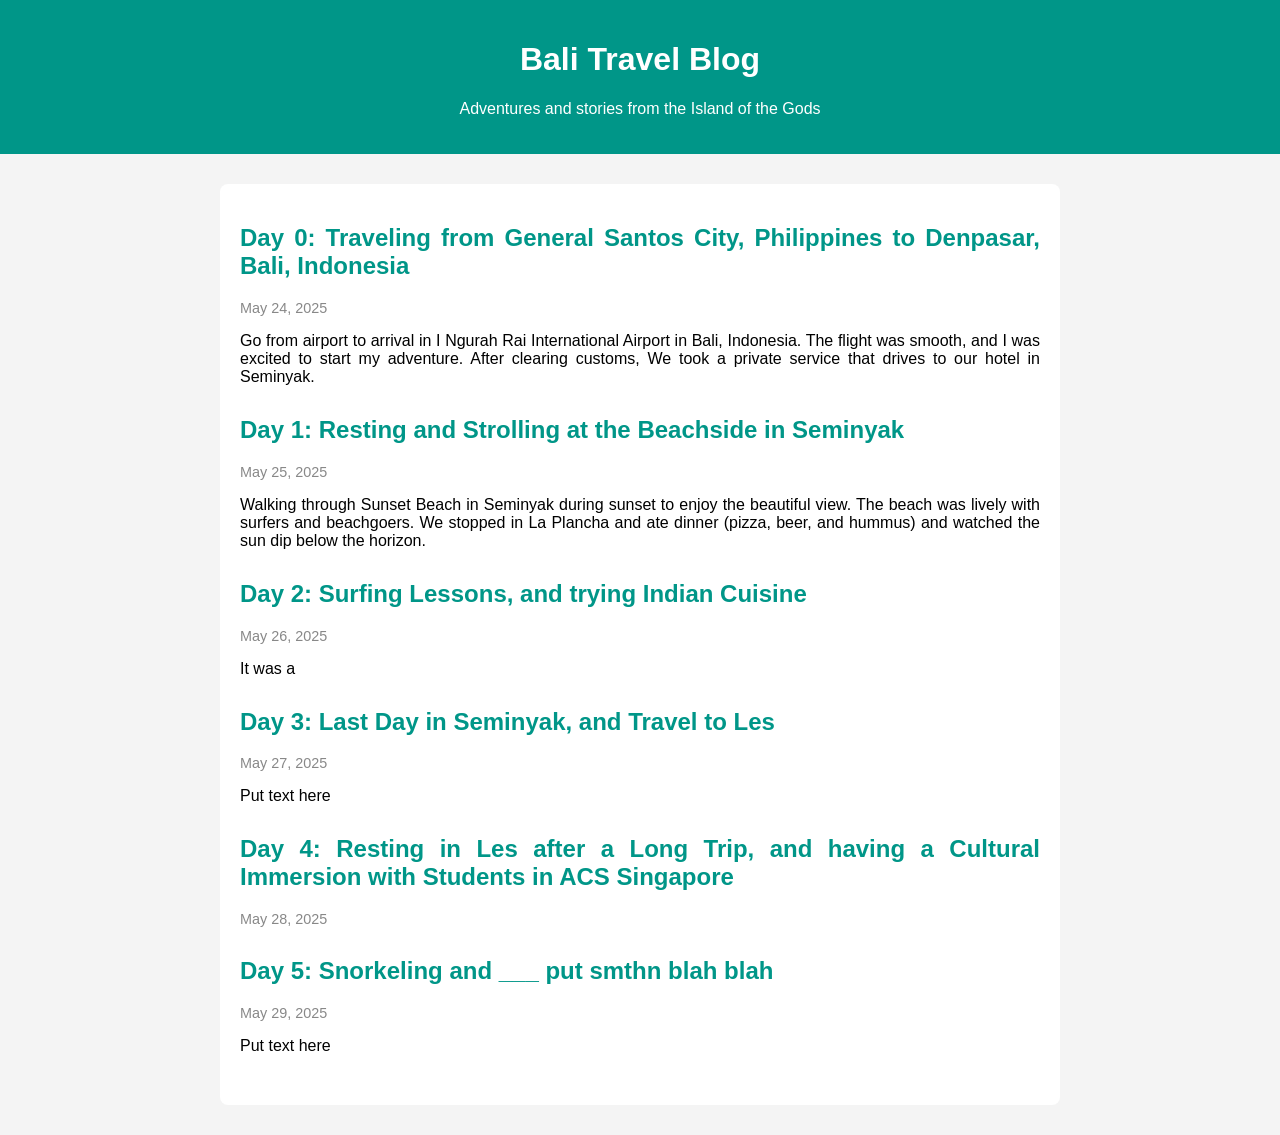
==== bali site temp.html @ c36545e6 "Create bali site temp.html" ====
<!DOCTYPE html>
<html>
<head>
    <meta charset="UTF-8" />
    <!-- The title appears in the browser tab -->
    <title>Bali Travel Blog</title>
    <!-- Basic styling for the blog -->
    <style>
        body {
            font-family: Arial, sans-serif;
            margin: 0;
            background: #f4f4f4;
        }
        header {
            background: #009688;
            color: #fff;
            padding: 20px 0;
            text-align: center;
        }
        .container {
            max-width: 800px;
            margin: 30px auto;
            background: #fff;
            padding: 20px;
            border-radius: 8px;
        }
        article {
            margin-bottom: 30px;
            text-align: justify;
            text-indent: 5;
        }
        h2 {
            color: #009688;
            /* text-align: center; */
        }
        .date {
            color: #888;
            font-size: 0.9em;
        }
    </style>
</head>
<body>
    <!-- Header section with blog title -->
    <header>
        <h1>Bali Travel Blog</h1>
        <p>Adventures and stories from the Island of the Gods</p>
    </header>

    <!-- Main content container -->
    <div class="container">
        <!-- Blog post 1 -->
        <article>
            <h2>Day 0: Traveling from General Santos City, Philippines to Denpasar, Bali, Indonesia</h2>
            <p class="date">May 24, 2025</p>
            <p>
                Go from airport to arrival in I Ngurah Rai International Airport in Bali, Indonesia. The flight was smooth, and I was excited to start my adventure. After clearing customs, We took a private service that drives to our hotel in Seminyak.
            </p>

        </article>

        <!-- Blog post 2 -->
        <article>
            <h2>Day 1: Resting and Strolling at the Beachside in Seminyak</h2>
            <p class="date">May 25, 2025</p>
            <p>
                Walking through Sunset Beach in Seminyak during sunset to enjoy the beautiful view. The beach was lively with surfers and beachgoers. We stopped in La Plancha and ate dinner (pizza, beer, and hummus) and watched the sun dip below the horizon.
            </p>
        </article>

        <!-- Blog post 3 -->
          <article>
            <h2>Day 2: Surfing Lessons, and trying Indian Cuisine</h2>
            <p class="date">May 26, 2025</p>
            <p>
               It was a 
            </p>
        </article>

        <!-- Blog post 4 -->
        <article>
            <h2>Day 3: Last Day in Seminyak, and Travel to Les</h2>
            <p class="date">May 27, 2025</p>
            <p>
                Put text here
            </p>
        </article>

        <!-- Blog post 5 -->
        <article>
            <h2>Day 4: Resting in Les after a Long Trip, and having a Cultural Immersion with Students in ACS Singapore</h2>
            <p class="date">May 28, 2025</p>
            <p>
                 
            </p>
        </article>

        <!-- Blog post 6 -->
        <article>
            <h2>Day 5: Snorkeling and ___ put smthn blah blah</h2>
            <p class="date">May 29, 2025</p>
            <p>
                Put text here
            </p>
    </div>
    <!-- End of main content -->
</body>
</html>
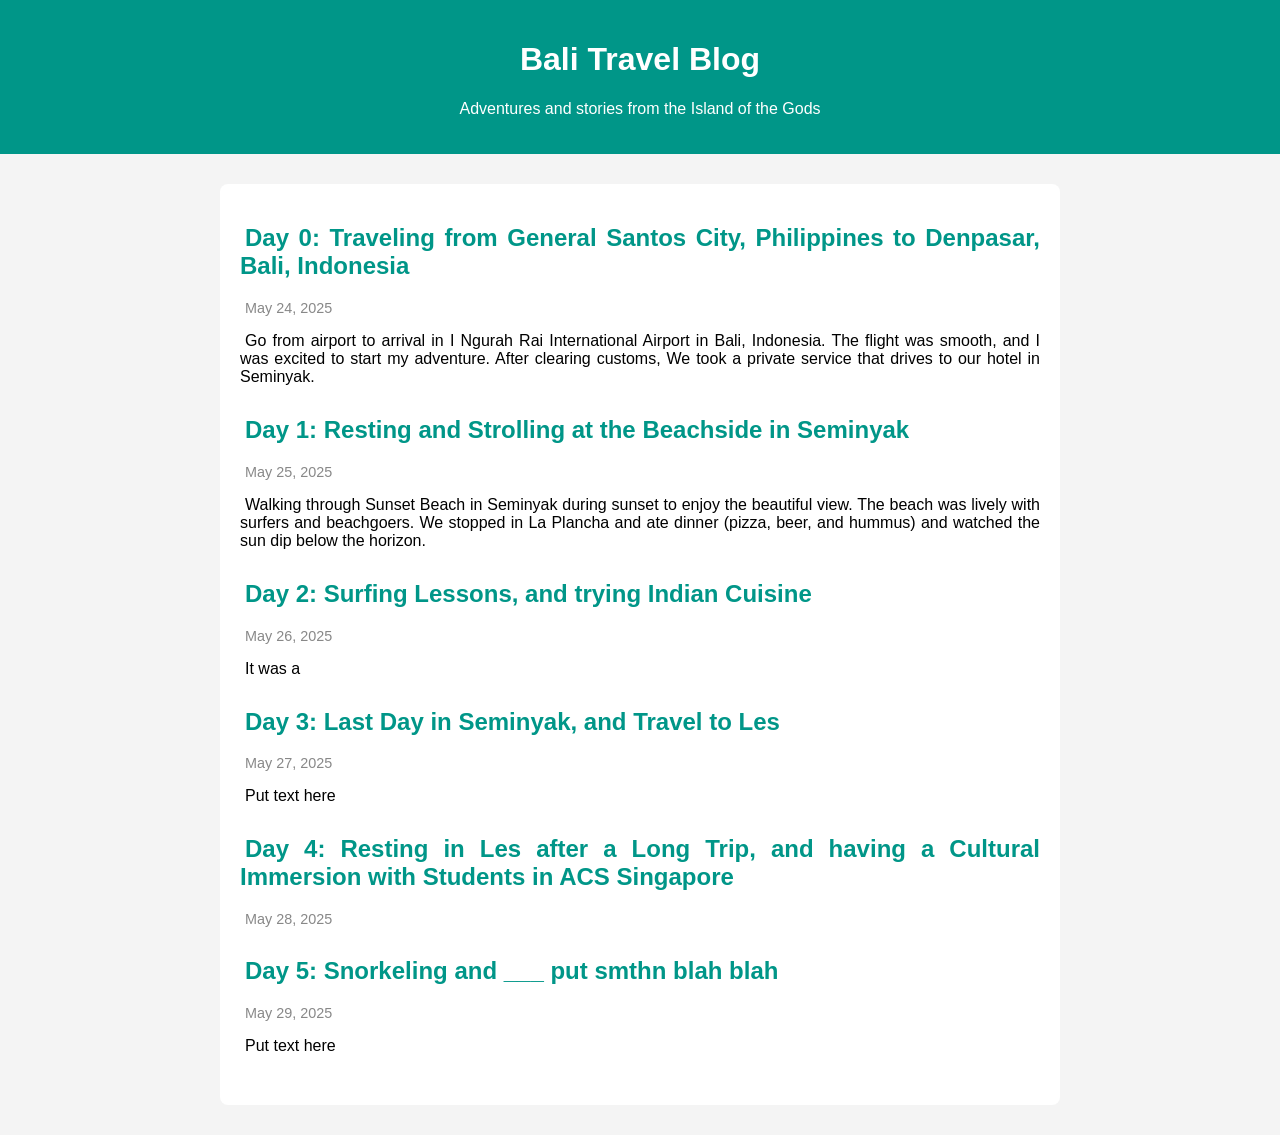
==== commit 0c82765f: "a lot of changes, added separate css file and linked to html" ====
--- a/bali site temp.html
+++ b/bali site temp.html
@@ -4,40 +4,9 @@
     <meta charset="UTF-8" />
     <!-- The title appears in the browser tab -->
     <title>Bali Travel Blog</title>
-    <!-- Basic styling for the blog -->
-    <style>
-        body {
-            font-family: Arial, sans-serif;
-            margin: 0;
-            background: #f4f4f4;
-        }
-        header {
-            background: #009688;
-            color: #fff;
-            padding: 20px 0;
-            text-align: center;
-        }
-        .container {
-            max-width: 800px;
-            margin: 30px auto;
-            background: #fff;
-            padding: 20px;
-            border-radius: 8px;
-        }
-        article {
-            margin-bottom: 30px;
-            text-align: justify;
-            text-indent: 5;
-        }
-        h2 {
-            color: #009688;
-            /* text-align: center; */
-        }
-        .date {
-            color: #888;
-            font-size: 0.9em;
-        }
-    </style>
+    <link rel="stylesheet" href="baliblog.css">
+<head>
+</head>
 </head>
 <body>
     <!-- Header section with blog title -->
--- a/baliblog.css
+++ b/baliblog.css
@@ -0,0 +1,35 @@
+body {
+  font-family: Arial, sans-serif;
+  margin: 0;
+  background: #f4f4f4;
+}
+
+header {
+  background: #009688;
+  color: #fff;
+  padding: 20px 0;
+  text-align: center;
+}
+
+.container {
+  max-width: 800px;
+  margin: 30px auto;
+  background: #fff;
+  padding: 20px;
+  border-radius: 8px;
+}
+
+article {
+  margin-bottom: 30px;
+  text-align: justify;
+  text-indent: 5px;
+}
+
+h2 {
+  color: #009688;
+}
+
+.date {
+  color: #888;
+  font-size: 0.9em;
+}
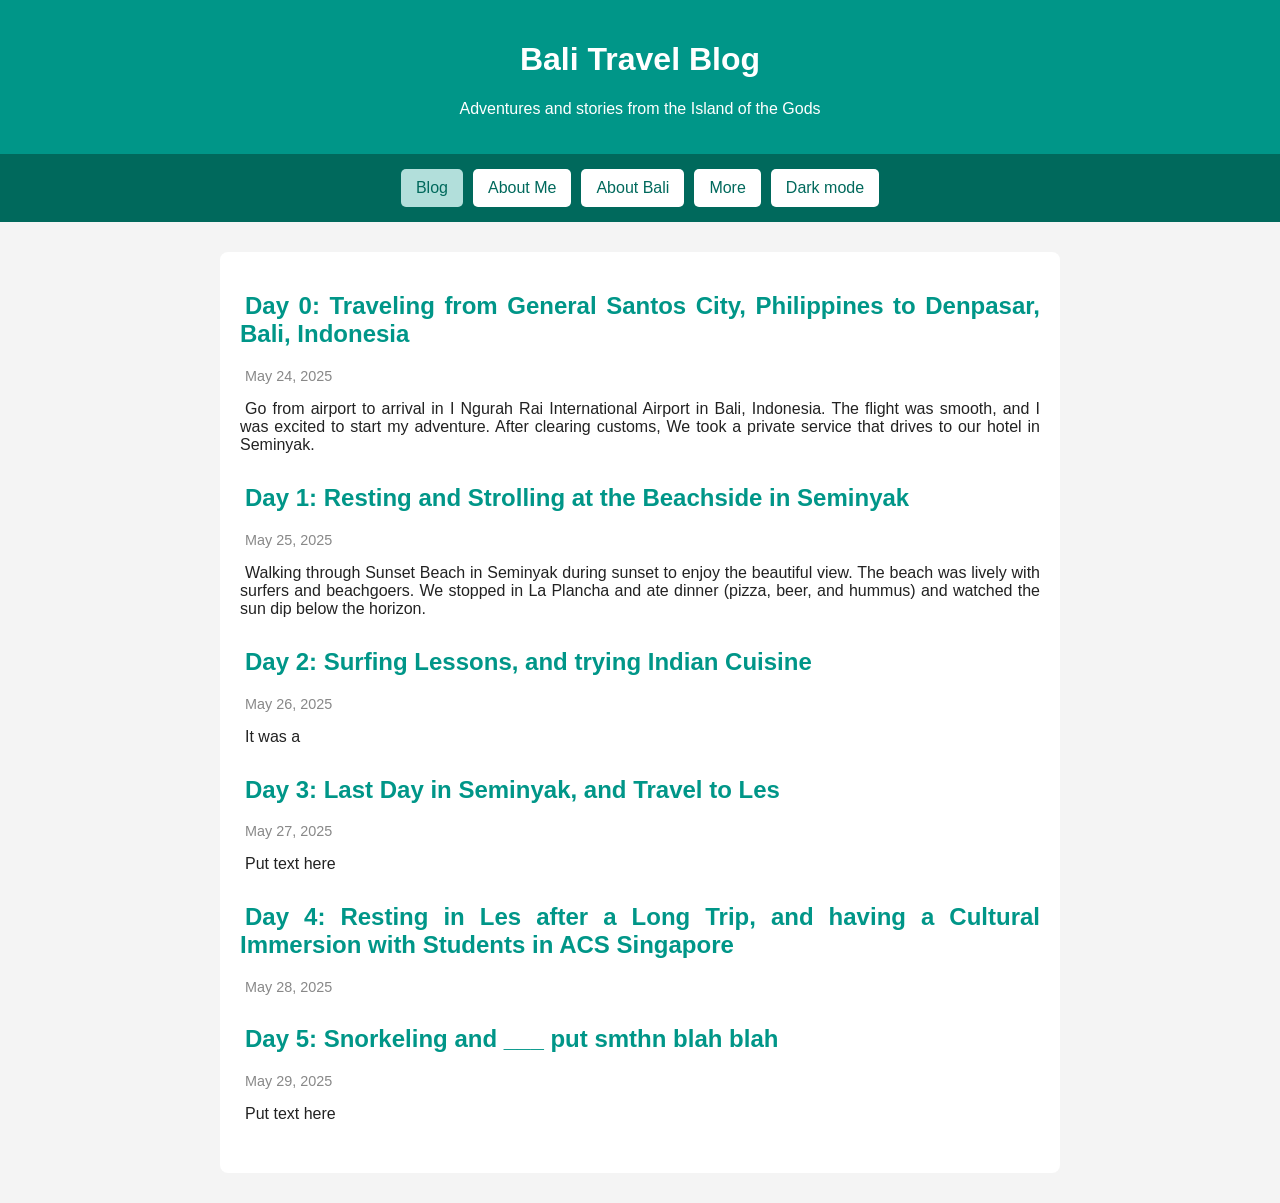
==== commit 07d3dc39: "added js, major change on css and html" ====
--- a/bali site temp.html
+++ b/bali site temp.html
@@ -5,8 +5,6 @@
     <!-- The title appears in the browser tab -->
     <title>Bali Travel Blog</title>
     <link rel="stylesheet" href="baliblog.css">
-<head>
-</head>
 </head>
 <body>
     <!-- Header section with blog title -->
@@ -15,17 +13,27 @@
         <p>Adventures and stories from the Island of the Gods</p>
     </header>
 
+    <nav class="menu" aria-label="Main menu">
+        <button class="menu-button active" data-section="blog">Blog</button>
+        <button class="menu-button" data-section="about-me">About Me</button>
+        <button class="menu-button" data-section="about-bali">About Bali</button>
+        <button class="menu-button" data-section="more">More</button>
+        <button id="theme-button" class="theme-button" type="button">Dark mode</button>
+    </nav>
+
     <!-- Main content container -->
     <div class="container">
-        <!-- Blog post 1 -->
-        <article>
+        <main>
+            <section id="blog" class="page-section">
+                <!-- Blog post 1 -->
+                <article>
             <h2>Day 0: Traveling from General Santos City, Philippines to Denpasar, Bali, Indonesia</h2>
             <p class="date">May 24, 2025</p>
             <p>
                 Go from airport to arrival in I Ngurah Rai International Airport in Bali, Indonesia. The flight was smooth, and I was excited to start my adventure. After clearing customs, We took a private service that drives to our hotel in Seminyak.
             </p>
 
-        </article>
+            </article>
 
         <!-- Blog post 2 -->
         <article>
@@ -34,7 +42,7 @@
             <p>
                 Walking through Sunset Beach in Seminyak during sunset to enjoy the beautiful view. The beach was lively with surfers and beachgoers. We stopped in La Plancha and ate dinner (pizza, beer, and hummus) and watched the sun dip below the horizon.
             </p>
-        </article>
+            </article>
 
         <!-- Blog post 3 -->
           <article>
@@ -43,7 +51,7 @@
             <p>
                It was a 
             </p>
-        </article>
+            </article>
 
         <!-- Blog post 4 -->
         <article>
@@ -52,7 +60,7 @@
             <p>
                 Put text here
             </p>
-        </article>
+            </article>
 
         <!-- Blog post 5 -->
         <article>
@@ -61,16 +69,35 @@
             <p>
                  
             </p>
-        </article>
+            </article>
 
-        <!-- Blog post 6 -->
-        <article>
-            <h2>Day 5: Snorkeling and ___ put smthn blah blah</h2>
-            <p class="date">May 29, 2025</p>
-            <p>
-                Put text here
-            </p>
+                <!-- Blog post 6 -->
+                <article>
+                    <h2>Day 5: Snorkeling and ___ put smthn blah blah</h2>
+                    <p class="date">May 29, 2025</p>
+                    <p>
+                        Put text here
+                    </p>
+                </article>
+            </section>
+
+            <section id="about-me" class="page-section hidden">
+                <h2>About Me</h2>
+                <p>Hello! I am John Bernal! I am a 4th Year Student of Bachelor of Science in Computer Applications, majoring in Internet of things!.</p>
+            </section>
+
+            <section id="about-bali" class="page-section hidden">
+                <h2>About Bali</h2>
+                <p>Bali is an Indonesian island known for its beaches, temples, food, art, and welcoming communities.</p>
+            </section>
+
+            <section id="more" class="page-section hidden">
+                <h2>More</h2>
+                <p>More travel stories, photographs, and recommendations will be added here.</p>
+            </section>
+        </main>
     </div>
     <!-- End of main content -->
+    <script src="script.js"></script>
 </body>
 </html>
--- a/baliblog.css
+++ b/baliblog.css
@@ -2,6 +2,8 @@
   font-family: Arial, sans-serif;
   margin: 0;
   background: #f4f4f4;
+  color: #222;
+  transition: background 0.3s, color 0.3s;
 }
 
 header {
@@ -11,12 +13,42 @@
   text-align: center;
 }
 
+.menu {
+  display: flex;
+  justify-content: center;
+  gap: 10px;
+  flex-wrap: wrap;
+  padding: 15px;
+  background: #00695c;
+}
+
+.menu-button,
+.theme-button {
+  border: 0;
+  border-radius: 5px;
+  padding: 10px 15px;
+  background: #fff;
+  color: #00695c;
+  cursor: pointer;
+  font-size: 1rem;
+}
+
+.menu-button:hover,
+.menu-button.active,
+.theme-button:hover {
+  background: #b2dfdb;
+}
+
 .container {
   max-width: 800px;
   margin: 30px auto;
   background: #fff;
   padding: 20px;
   border-radius: 8px;
+}
+
+.hidden {
+  display: none;
 }
 
 article {
@@ -32,4 +64,28 @@
 .date {
   color: #888;
   font-size: 0.9em;
+}
+
+body.dark-mode {
+  background: #202124;
+  color: #f1f1f1;
+}
+
+body.dark-mode .container {
+  background: #303134;
+}
+
+body.dark-mode h2 {
+  color: #80cbc4;
+}
+
+@media (max-width: 600px) {
+  .container {
+    margin: 15px;
+  }
+
+  .menu-button,
+  .theme-button {
+    flex: 1 1 40%;
+  }
 }
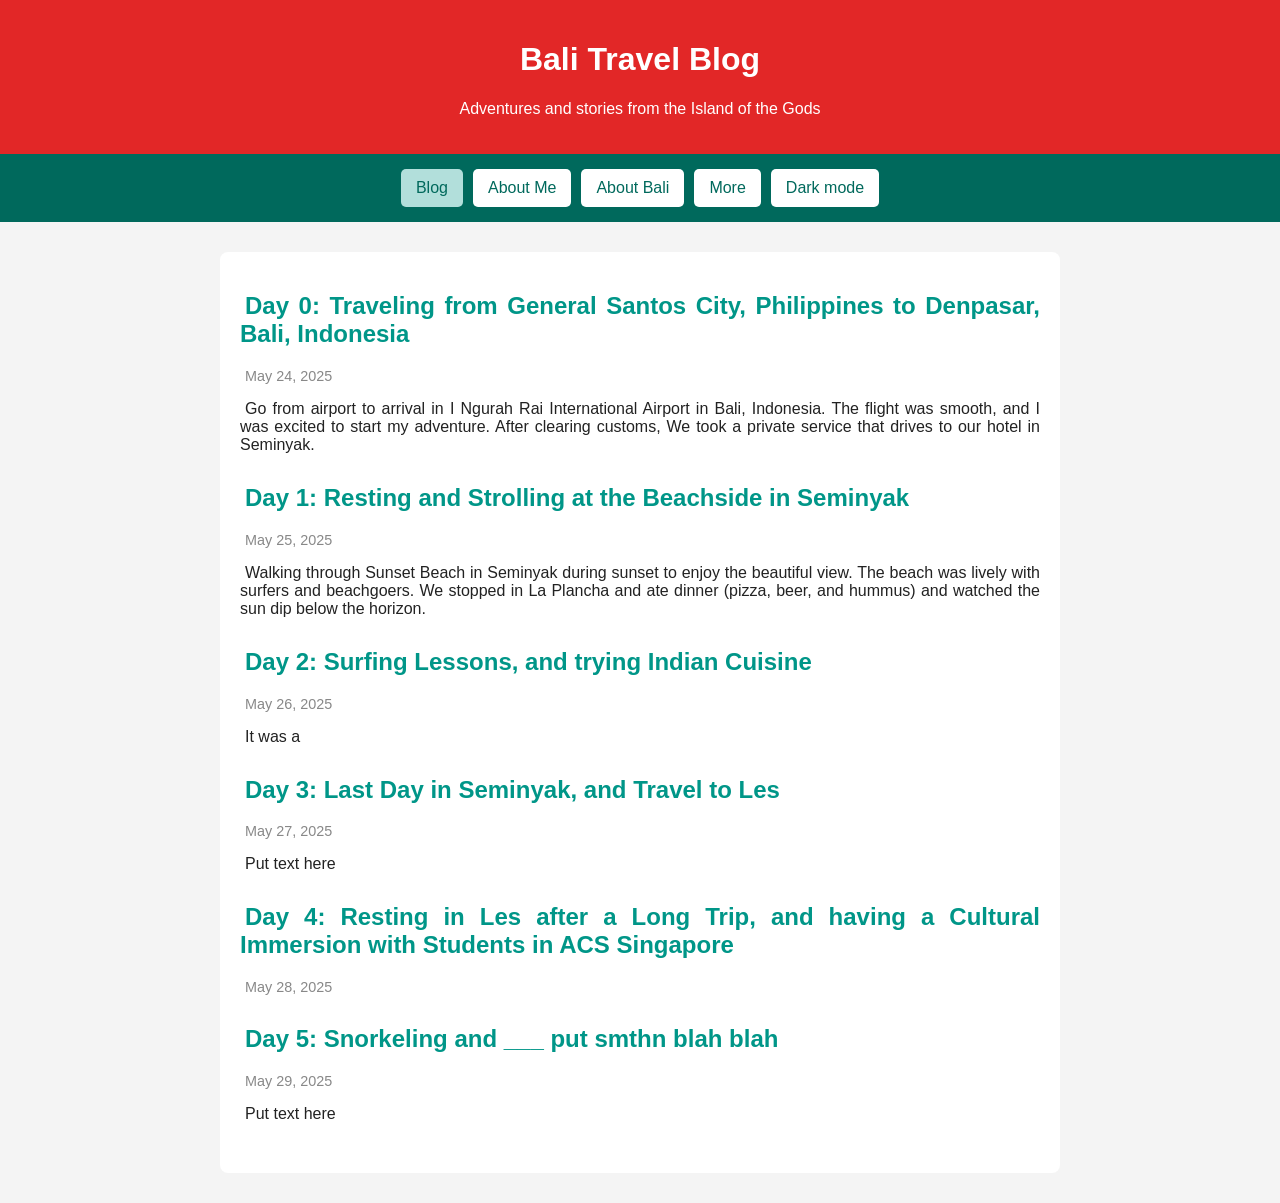
==== commit c4c5cc2f: "lot of changes" ====
--- a/bali site temp.html
+++ b/bali site temp.html
@@ -26,6 +26,8 @@
         <main>
             <section id="blog" class="page-section">
                 <!-- Blog post 1 -->
+            <section id="day1" class="page-section">
+                <!-- day 1 -->
                 <article>
             <h2>Day 0: Traveling from General Santos City, Philippines to Denpasar, Bali, Indonesia</h2>
             <p class="date">May 24, 2025</p>
@@ -34,6 +36,7 @@
             </p>
 
             </article>
+            </section>
 
         <!-- Blog post 2 -->
         <article>
@@ -83,7 +86,7 @@
 
             <section id="about-me" class="page-section hidden">
                 <h2>About Me</h2>
-                <p>Hello! I am John Bernal! I am a 4th Year Student of Bachelor of Science in Computer Applications, majoring in Internet of things!.</p>
+                <p>Hello! I am John Bernal! I am a 4th Year Student of Bachelor of Science in Computer Applications, majoring in Internet of things! .</p>
             </section>
 
             <section id="about-bali" class="page-section hidden">
@@ -95,6 +98,7 @@
                 <h2>More</h2>
                 <p>More travel stories, photographs, and recommendations will be added here.</p>
             </section>
+
         </main>
     </div>
     <!-- End of main content -->
--- a/baliblog.css
+++ b/baliblog.css
@@ -7,7 +7,7 @@
 }
 
 header {
-  background: #009688;
+  background: #e22727;
   color: #fff;
   padding: 20px 0;
   text-align: center;
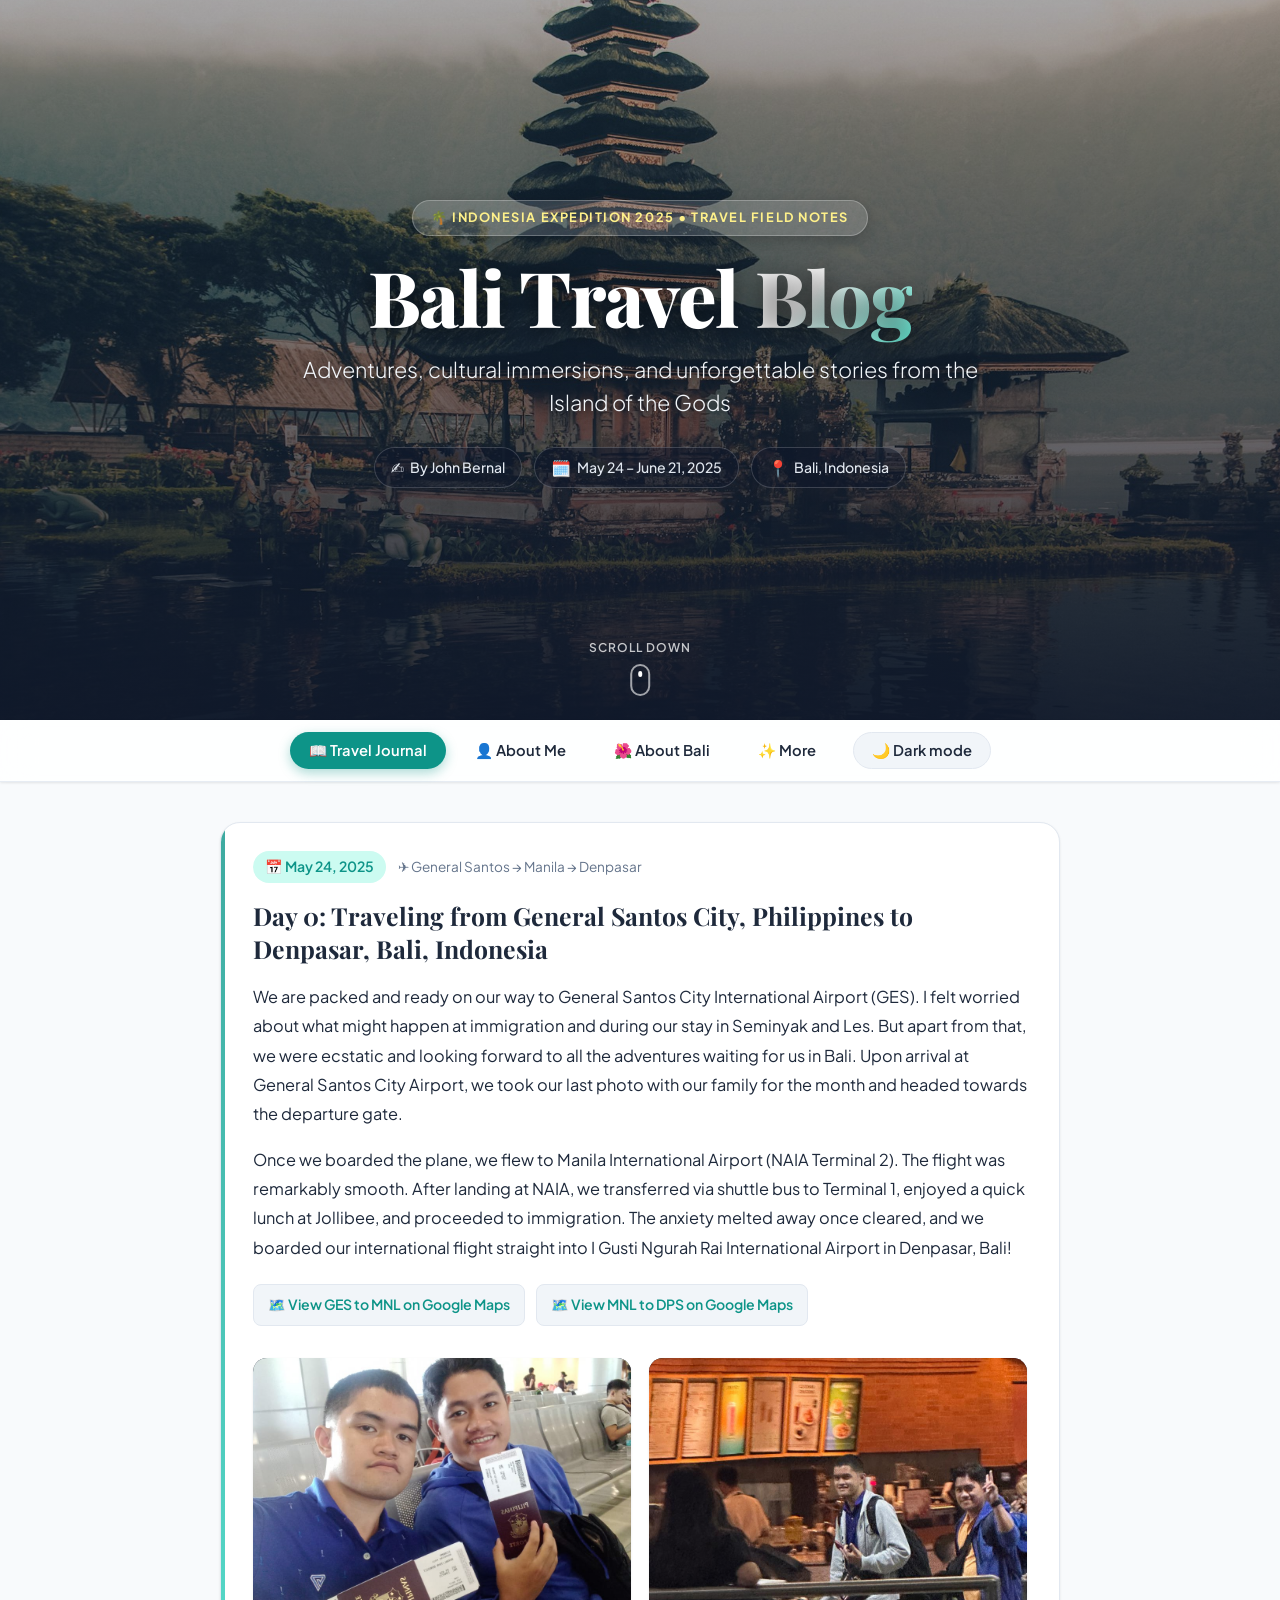
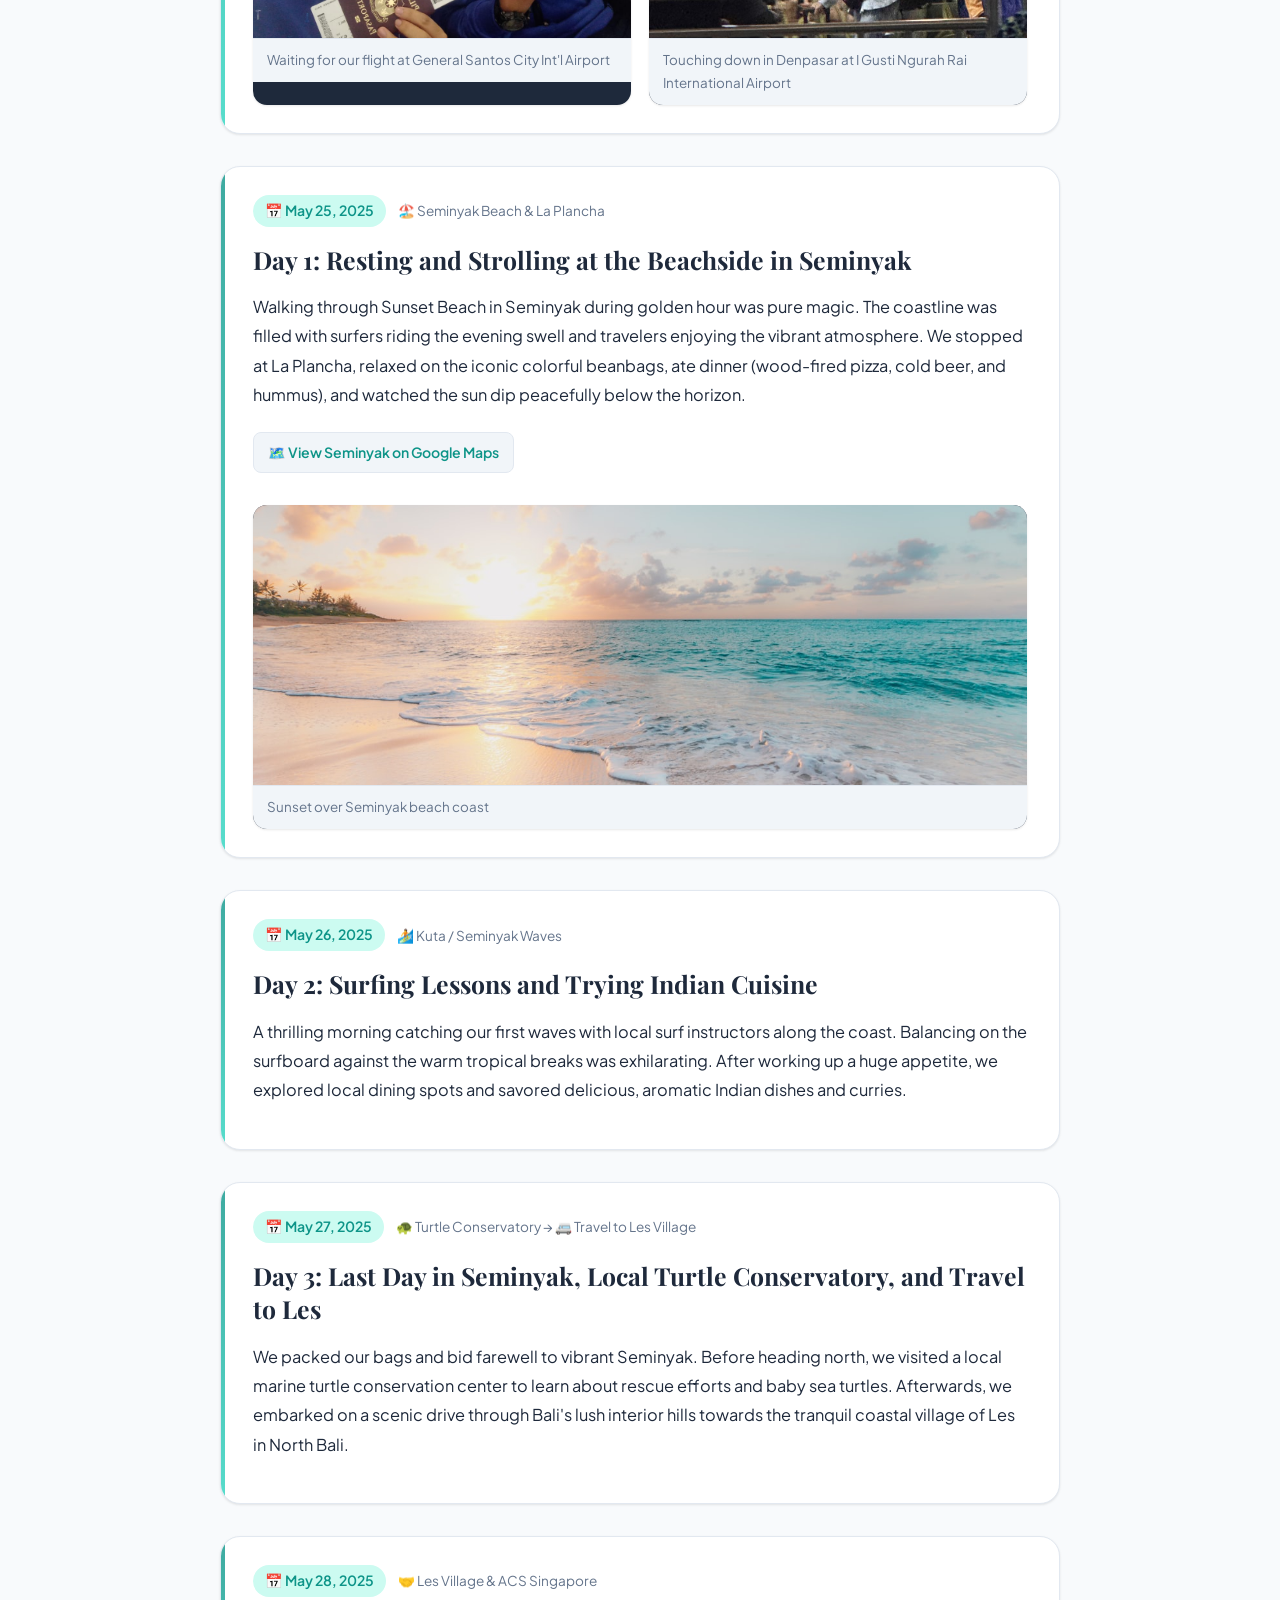
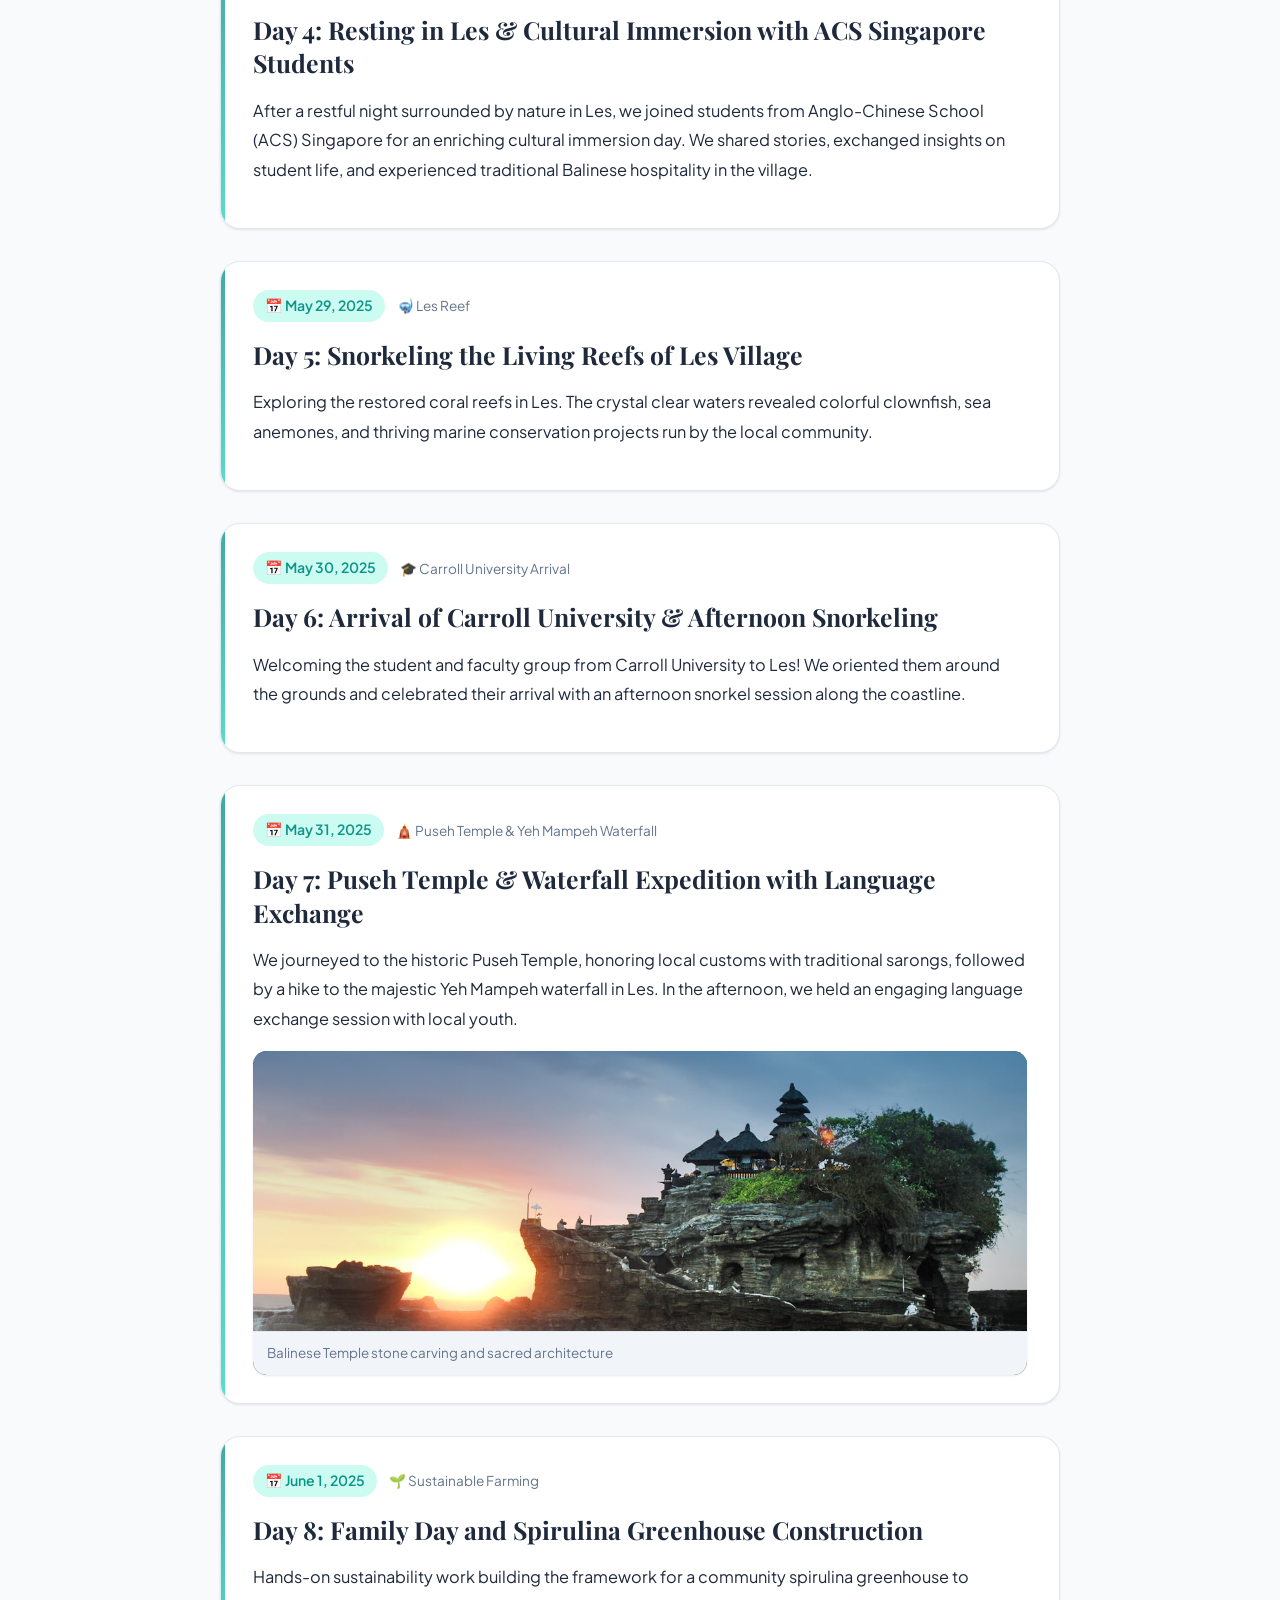
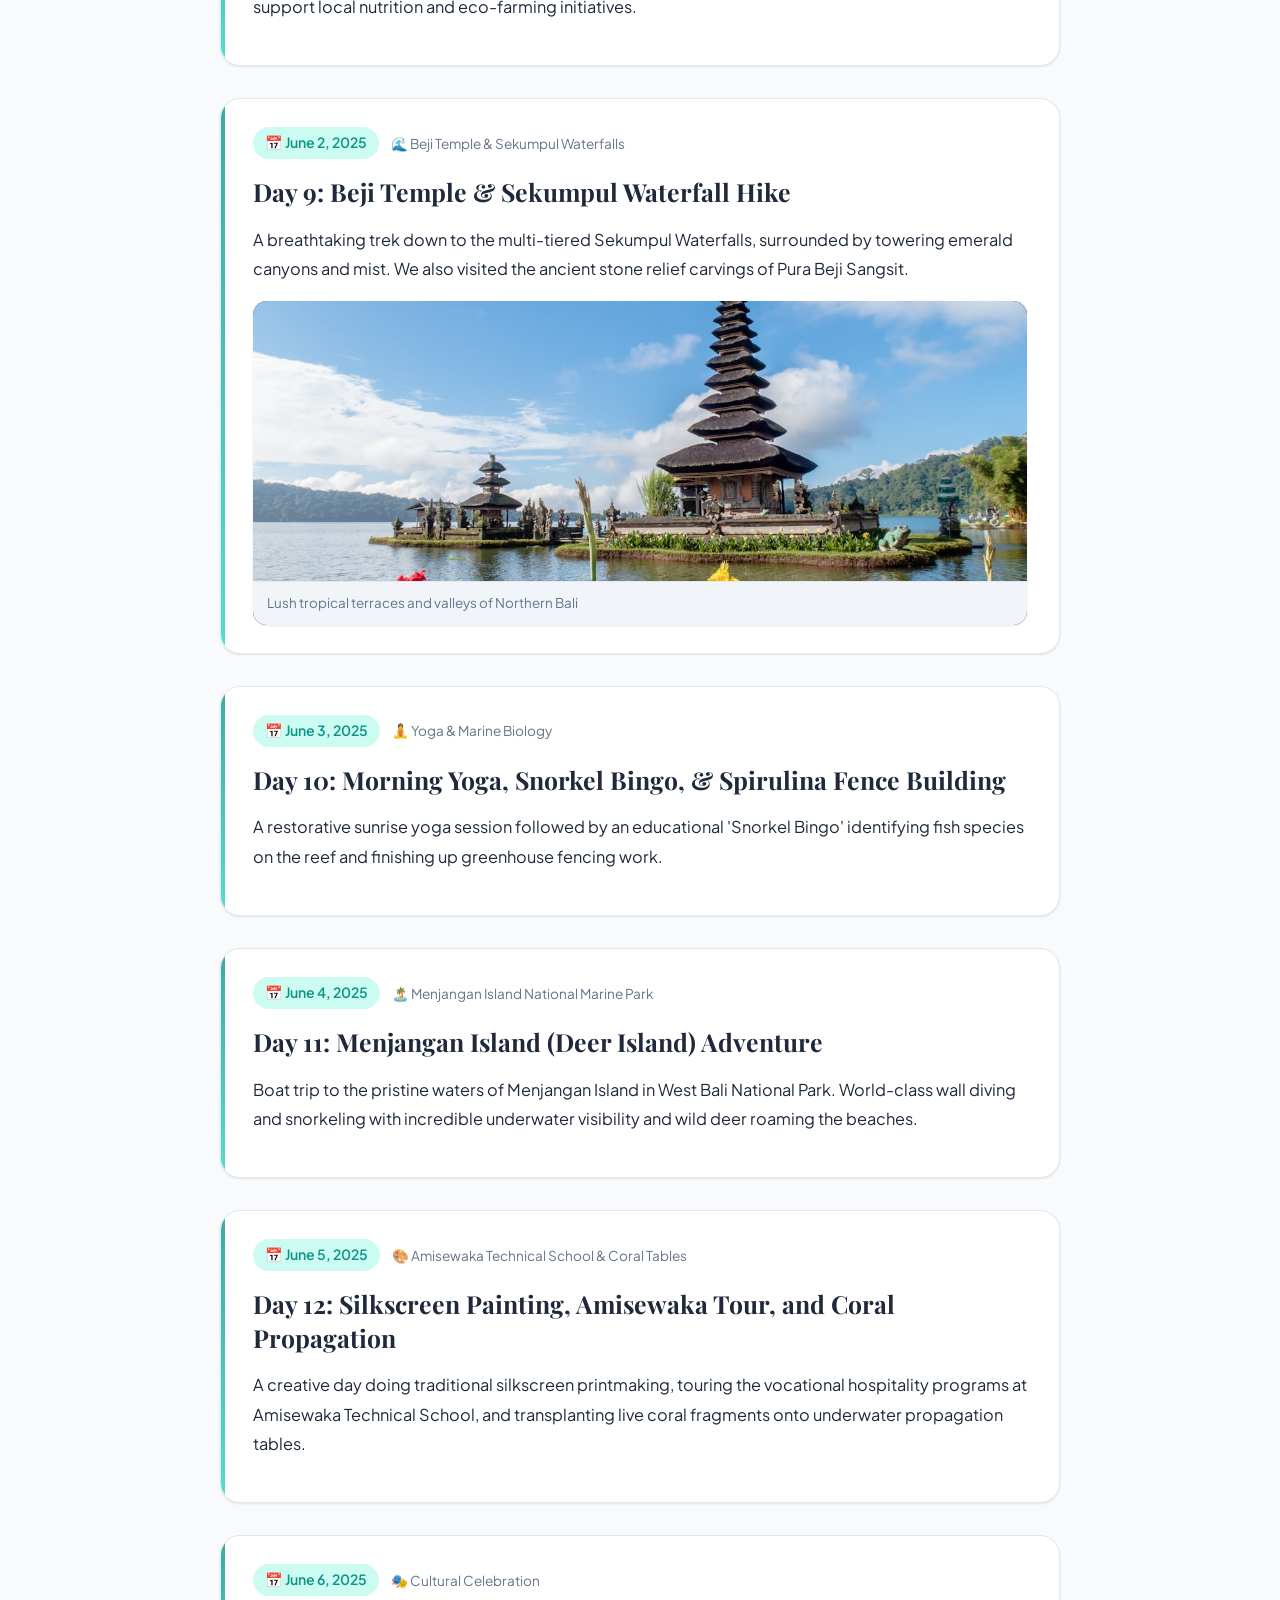
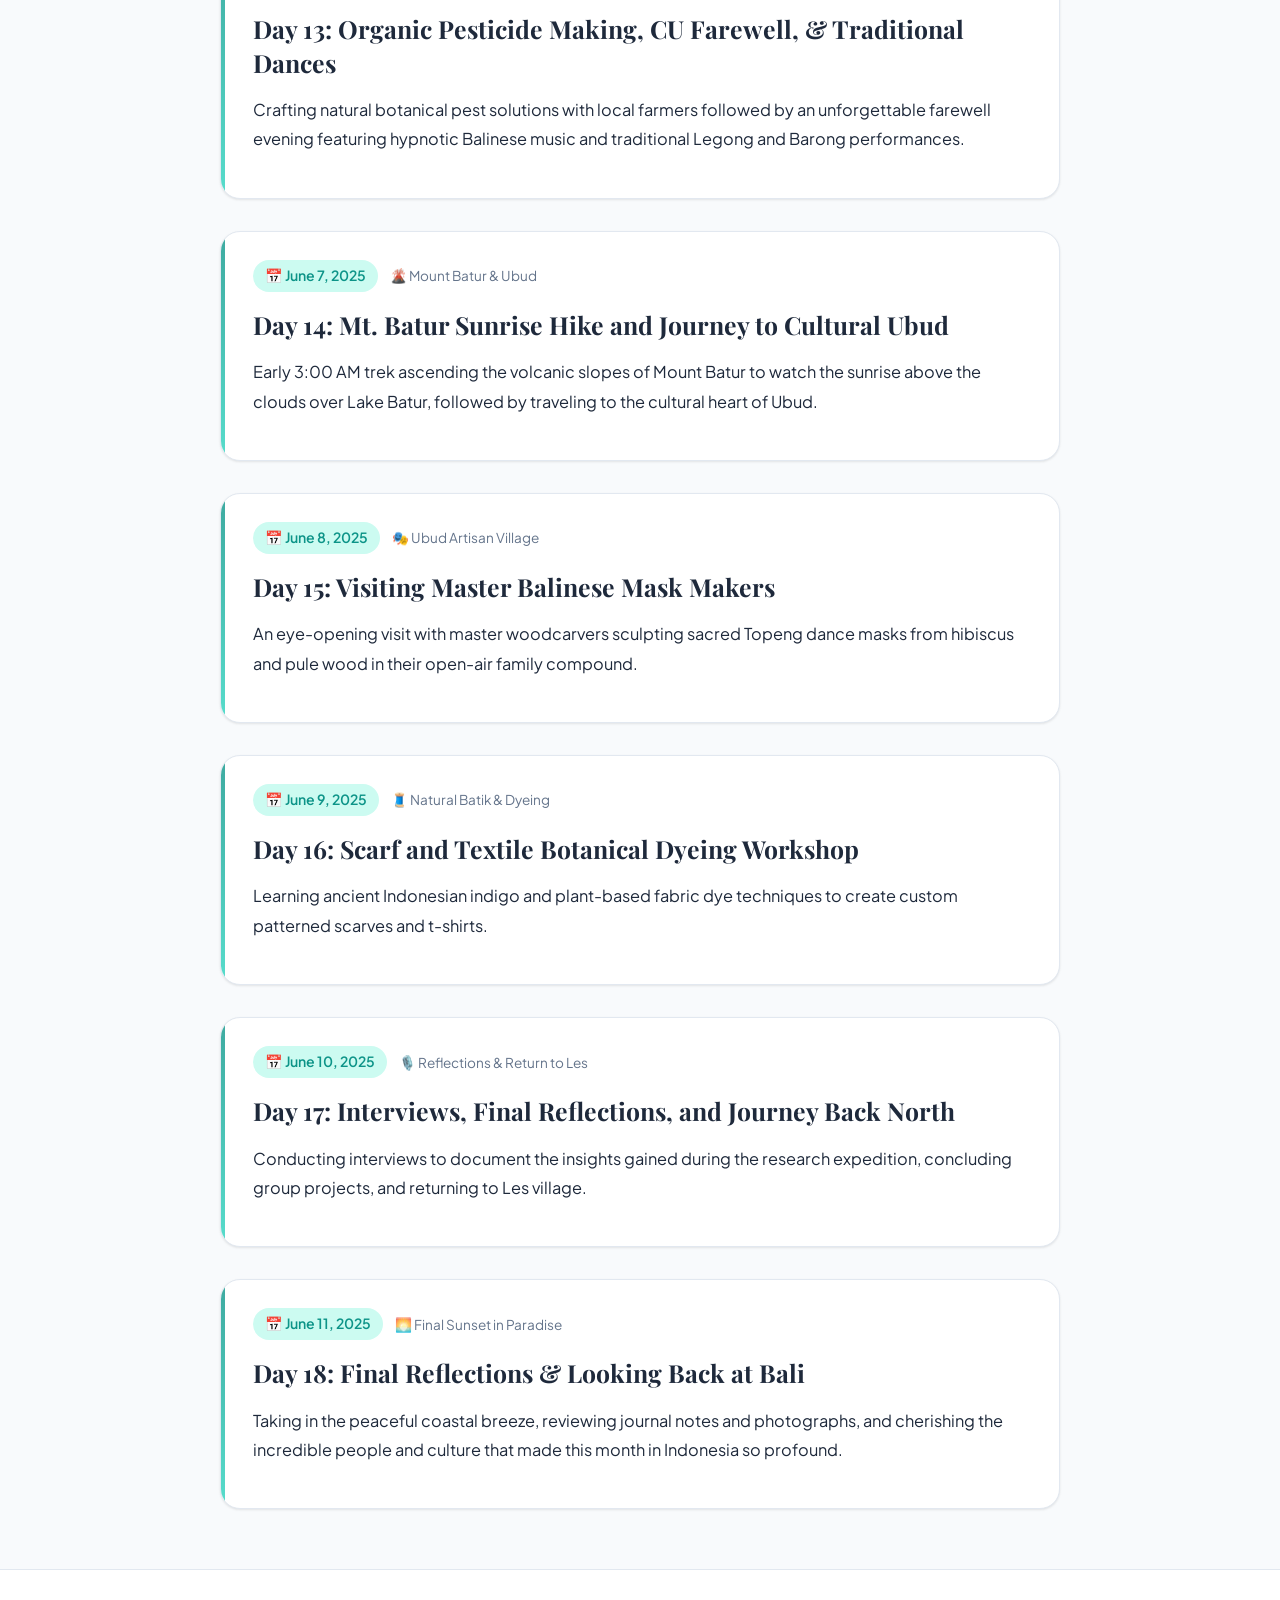
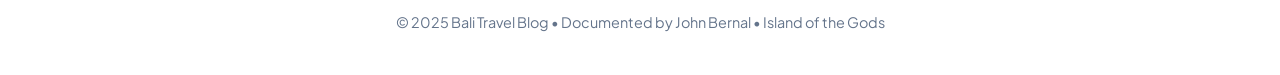
==== commit e2e9b023: "too much change from antigravity" ====
--- a/bali site temp.html
+++ b/bali site temp.html
@@ -1,107 +1,502 @@
 <!DOCTYPE html>
-<html>
+<html lang="en">
+
 <head>
     <meta charset="UTF-8" />
-    <!-- The title appears in the browser tab -->
-    <title>Bali Travel Blog</title>
+    <meta name="viewport" content="width=device-width, initial-scale=1.0" />
+    <title>Bali Travel Blog | Island of the Gods</title>
+    <meta name="description" content="Adventures, field notes, and stories from Bali, Indonesia by John Bernal." />
     <link rel="stylesheet" href="baliblog.css">
 </head>
+
 <body>
-    <!-- Header section with blog title -->
-    <header>
-        <h1>Bali Travel Blog</h1>
-        <p>Adventures and stories from the Island of the Gods</p>
+
+    <!-- Professional Hero Header with Dynamic Scroll Zoom & Blur -->
+    <header class="hero-header">
+        <div class="hero-bg" aria-hidden="true"></div>
+        <div class="hero-content">
+            <span class="hero-badge">🌴 INDONESIA EXPEDITION 2025 • TRAVEL FIELD NOTES</span>
+            <h1 class="hero-title">Bali Travel <span>Blog</span></h1>
+            <p class="hero-subtitle">Adventures, cultural immersions, and unforgettable stories from the Island of the
+                Gods</p>
+
+            <div class="hero-meta">
+                <span class="meta-pill"><span class="icon">✍️</span> By John Bernal</span>
+                <span class="meta-pill"><span class="icon">🗓️</span> May 24 – June 21, 2025</span>
+                <span class="meta-pill"><span class="icon">📍</span> Bali, Indonesia</span>
+            </div>
+        </div>
+
+        <a href="#blog" class="hero-scroll-indicator" aria-label="Scroll to blog posts">
+            <span>Scroll Down</span>
+            <div class="scroll-mouse">
+                <div class="scroll-wheel"></div>
+            </div>
+        </a>
     </header>
 
+    <!-- Sticky Navigation Menu -->
     <nav class="menu" aria-label="Main menu">
-        <button class="menu-button active" data-section="blog">Blog</button>
-        <button class="menu-button" data-section="about-me">About Me</button>
-        <button class="menu-button" data-section="about-bali">About Bali</button>
-        <button class="menu-button" data-section="more">More</button>
-        <button id="theme-button" class="theme-button" type="button">Dark mode</button>
+        <button class="menu-button active" data-section="blog">📖 Travel Journal</button>
+        <button class="menu-button" data-section="about-me">👤 About Me</button>
+        <button class="menu-button" data-section="about-bali">🌺 About Bali</button>
+        <button class="menu-button" data-section="more">✨ More</button>
+        <button id="theme-button" class="theme-button" type="button" aria-label="Toggle dark mode">🌙 Dark mode</button>
     </nav>
 
     <!-- Main content container -->
     <div class="container">
         <main>
+            <!-- BLOG SECTION -->
             <section id="blog" class="page-section">
-                <!-- Blog post 1 -->
-            <section id="day1" class="page-section">
-                <!-- day 1 -->
-                <article>
-            <h2>Day 0: Traveling from General Santos City, Philippines to Denpasar, Bali, Indonesia</h2>
-            <p class="date">May 24, 2025</p>
-            <p>
-                Go from airport to arrival in I Ngurah Rai International Airport in Bali, Indonesia. The flight was smooth, and I was excited to start my adventure. After clearing customs, We took a private service that drives to our hotel in Seminyak.
-            </p>
-
-            </article>
+
+                <!-- Blog post 1 (Day 0) -->
+                <article class="post-card">
+                    <div class="post-header">
+                        <div class="post-meta-row">
+                            <span class="post-date">📅 May 24, 2025</span>
+                            <span class="post-location-tag">✈️ General Santos → Manila → Denpasar</span>
+                        </div>
+                        <h2 class="post-title">Day 0: Traveling from General Santos City, Philippines to Denpasar, Bali,
+                            Indonesia</h2>
+                    </div>
+                    <div class="post-body">
+                        <p>We are packed and ready on our way to General Santos City International Airport (GES). I felt
+                            worried about what might happen at immigration and during our stay in Seminyak and Les. But
+                            apart from that, we were ecstatic and looking forward to all the adventures waiting for us
+                            in Bali. Upon arrival at General Santos City Airport, we took our last photo with our family
+                            for the month and headed towards the departure gate.</p>
+                        <p>Once we boarded the plane, we flew to Manila International Airport (NAIA Terminal 2). The
+                            flight was remarkably smooth. After landing at NAIA, we transferred via shuttle bus to
+                            Terminal 1, enjoyed a quick lunch at Jollibee, and proceeded to immigration. The anxiety
+                            melted away once cleared, and we boarded our international flight straight into I Gusti
+                            Ngurah Rai International Airport in Denpasar, Bali!</p>
+
+                        <div>
+                            <a href="https://www.google.com/maps/dir/General+Santos+International+Airport+(GES),+Filipino-American+Friendship+Avenue,+General+Santos+City+(Dadiangas),+South+Cotabato,+Philippines/Manila+International+Airport+(MNL),+Pasay+City,+Metro+Manila,+Philippines/@10.2436817,117.7572543,1707058m/data=!3m2!1e3!4b1!4m14!4m13!1m5!1m1!1s0x32f7a3b3e8357e83:0x45bc9e366ab2fcae!2m2!1d125.0982081!2d6.0611843!1m5!1m1!1s0x3397cec5d2bb4d77:0x8a24fa628a114411!2m2!1d121.016508!2d14.5122739!3e4"
+                                target="_blank" class="map-link-btn" rel="noopener noreferrer">🗺️ View GES to MNL on
+                                Google Maps</a>
+                            <a href="https://www.google.com/maps/dir/Manila+International+Airport,+Pasay+City,+Metro+Manila,+Philippines/I+Gusti+Ngurah+Rai+International+Airport+(DPS),+Tuban,+Badung+Regency,+Bali/@7.3057924,117.7870549,3457512m/data=!3m1!1e3!4m14!4m13!1m5!1m1!1s0x3397cec5d2bb4d77:0x8a24fa628a114411!2m2!1d121.016508!2d14.5122739!1m5!1m1!1s0x2dd2441650216933:0xdf71da6ddd7bcc1f!2m2!1d115.1681655!2d-8.7469933!3e4"
+                                target="_blank" class="map-link-btn" rel="noopener noreferrer">🗺️ View MNL to DPS on
+                                Google Maps</a>
+                        </div>
+
+                        <div class="post-media-grid">
+                            <div class="post-image-wrapper">
+                                <img src="images/airport.jpg"
+                                    alt="Waiting for flight in General Santos City International Airport"
+                                    class="post-image">
+                                <div class="image-caption">Waiting for our flight at General Santos City Int'l Airport
+                                </div>
+                            </div>
+                            <div class="post-image-wrapper">
+                                <img src="images/dps.jpg"
+                                    alt="Arrival at I Gusti Ngurah Rai International Airport in Denpasar, Bali"
+                                    class="post-image">
+                                <div class="image-caption">Touching down in Denpasar at I Gusti Ngurah Rai International
+                                    Airport</div>
+                            </div>
+                        </div>
+                    </div>
+                </article>
+
+                <!-- Blog post 2 (Day 1) -->
+                <article class="post-card">
+                    <div class="post-header">
+                        <div class="post-meta-row">
+                            <span class="post-date">📅 May 25, 2025</span>
+                            <span class="post-location-tag">🏖️ Seminyak Beach & La Plancha</span>
+                        </div>
+                        <h2 class="post-title">Day 1: Resting and Strolling at the Beachside in Seminyak</h2>
+                    </div>
+                    <div class="post-body">
+                        <p>Walking through Sunset Beach in Seminyak during golden hour was pure magic. The coastline was
+                            filled with surfers riding the evening swell and travelers enjoying the vibrant atmosphere.
+                            We stopped at La Plancha, relaxed on the iconic colorful beanbags, ate dinner (wood-fired
+                            pizza, cold beer, and hummus), and watched the sun dip peacefully below the horizon.</p>
+
+                        <a href="https://www.google.com/maps/place/Seminyak,+Bali,+Indonesia/@-8.690958,115.169016,12z"
+                            target="_blank" class="map-link-btn" rel="noopener noreferrer">🗺️ View Seminyak on Google
+                            Maps</a>
+
+                        <div class="post-media-grid">
+                            <div class="post-image-wrapper">
+                                <img src="images/seminyak-sunset.jpg"
+                                    alt="Golden sunset over Seminyak beach with vibrant sky and waves"
+                                    class="post-image">
+                                <div class="image-caption">Sunset over Seminyak beach coast</div>
+                            </div>
+                        </div>
+                    </div>
+                </article>
+
+                <!-- Blog post 3 (Day 2) -->
+                <article class="post-card">
+                    <div class="post-header">
+                        <div class="post-meta-row">
+                            <span class="post-date">📅 May 26, 2025</span>
+                            <span class="post-location-tag">🏄 Kuta / Seminyak Waves</span>
+                        </div>
+                        <h2 class="post-title">Day 2: Surfing Lessons and Trying Indian Cuisine</h2>
+                    </div>
+                    <div class="post-body">
+                        <p>A thrilling morning catching our first waves with local surf instructors along the coast.
+                            Balancing on the surfboard against the warm tropical breaks was exhilarating. After working
+                            up a huge appetite, we explored local dining spots and savored delicious, aromatic Indian
+                            dishes and curries.</p>
+                    </div>
+                </article>
+
+                <!-- Blog post 4 (Day 3) -->
+                <article class="post-card">
+                    <div class="post-header">
+                        <div class="post-meta-row">
+                            <span class="post-date">📅 May 27, 2025</span>
+                            <span class="post-location-tag">🐢 Turtle Conservatory → 🚐 Travel to Les Village</span>
+                        </div>
+                        <h2 class="post-title">Day 3: Last Day in Seminyak, Local Turtle Conservatory, and Travel to Les
+                        </h2>
+                    </div>
+                    <div class="post-body">
+                        <p>We packed our bags and bid farewell to vibrant Seminyak. Before heading north, we visited a
+                            local marine turtle conservation center to learn about rescue efforts and baby sea turtles.
+                            Afterwards, we embarked on a scenic drive through Bali's lush interior hills towards the
+                            tranquil coastal village of Les in North Bali.</p>
+                    </div>
+                </article>
+
+                <!-- Blog post 5 (Day 4) -->
+                <article class="post-card">
+                    <div class="post-header">
+                        <div class="post-meta-row">
+                            <span class="post-date">📅 May 28, 2025</span>
+                            <span class="post-location-tag">🤝 Les Village & ACS Singapore</span>
+                        </div>
+                        <h2 class="post-title">Day 4: Resting in Les & Cultural Immersion with ACS Singapore Students
+                        </h2>
+                    </div>
+                    <div class="post-body">
+                        <p>After a restful night surrounded by nature in Les, we joined students from Anglo-Chinese
+                            School (ACS) Singapore for an enriching cultural immersion day. We shared stories, exchanged
+                            insights on student life, and experienced traditional Balinese hospitality in the village.
+                        </p>
+                    </div>
+                </article>
+
+                <!-- Blog post 6 (Day 5) -->
+                <article class="post-card">
+                    <div class="post-header">
+                        <div class="post-meta-row">
+                            <span class="post-date">📅 May 29, 2025</span>
+                            <span class="post-location-tag">🤿 Les Reef</span>
+                        </div>
+                        <h2 class="post-title">Day 5: Snorkeling the Living Reefs of Les Village</h2>
+                    </div>
+                    <div class="post-body">
+                        <p>Exploring the restored coral reefs in Les. The crystal clear waters revealed colorful
+                            clownfish, sea anemones, and thriving marine conservation projects run by the local
+                            community.</p>
+                    </div>
+                </article>
+
+                <!-- Blog post 7 (Day 6) -->
+                <article class="post-card">
+                    <div class="post-header">
+                        <div class="post-meta-row">
+                            <span class="post-date">📅 May 30, 2025</span>
+                            <span class="post-location-tag">🎓 Carroll University Arrival</span>
+                        </div>
+                        <h2 class="post-title">Day 6: Arrival of Carroll University & Afternoon Snorkeling</h2>
+                    </div>
+                    <div class="post-body">
+                        <p>Welcoming the student and faculty group from Carroll University to Les! We oriented them
+                            around the grounds and celebrated their arrival with an afternoon snorkel session along the
+                            coastline.</p>
+                    </div>
+                </article>
+
+                <!-- Blog post 8 (Day 7) -->
+                <article class="post-card">
+                    <div class="post-header">
+                        <div class="post-meta-row">
+                            <span class="post-date">📅 May 31, 2025</span>
+                            <span class="post-location-tag">🛕 Puseh Temple & Yeh Mampeh Waterfall</span>
+                        </div>
+                        <h2 class="post-title">Day 7: Puseh Temple & Waterfall Expedition with Language Exchange</h2>
+                    </div>
+                    <div class="post-body">
+                        <p>We journeyed to the historic Puseh Temple, honoring local customs with traditional sarongs,
+                            followed by a hike to the majestic Yeh Mampeh waterfall in Les. In the afternoon, we held an
+                            engaging language exchange session with local youth.</p>
+
+                        <div class="post-media-grid">
+                            <div class="post-image-wrapper">
+                                <img src="images/bali-temple.jpg" alt="Traditional Balinese Temple architecture"
+                                    class="post-image">
+                                <div class="image-caption">Balinese Temple stone carving and sacred architecture</div>
+                            </div>
+                        </div>
+                    </div>
+                </article>
+
+                <!-- Blog post 9 (Day 8) -->
+                <article class="post-card">
+                    <div class="post-header">
+                        <div class="post-meta-row">
+                            <span class="post-date">📅 June 1, 2025</span>
+                            <span class="post-location-tag">🌱 Sustainable Farming</span>
+                        </div>
+                        <h2 class="post-title">Day 8: Family Day and Spirulina Greenhouse Construction</h2>
+                    </div>
+                    <div class="post-body">
+                        <p>Hands-on sustainability work building the framework for a community spirulina greenhouse to
+                            support local nutrition and eco-farming initiatives.</p>
+                    </div>
+                </article>
+
+                <!-- Blog post 10 (Day 9) -->
+                <article class="post-card">
+                    <div class="post-header">
+                        <div class="post-meta-row">
+                            <span class="post-date">📅 June 2, 2025</span>
+                            <span class="post-location-tag">🌊 Beji Temple & Sekumpul Waterfalls</span>
+                        </div>
+                        <h2 class="post-title">Day 9: Beji Temple & Sekumpul Waterfall Hike</h2>
+                    </div>
+                    <div class="post-body">
+                        <p>A breathtaking trek down to the multi-tiered Sekumpul Waterfalls, surrounded by towering
+                            emerald canyons and mist. We also visited the ancient stone relief carvings of Pura Beji
+                            Sangsit.</p>
+
+                        <div class="post-media-grid">
+                            <div class="post-image-wrapper">
+                                <img src="images/bali-rice-terrace.jpg" alt="Lush green Balinese rice terraces"
+                                    class="post-image">
+                                <div class="image-caption">Lush tropical terraces and valleys of Northern Bali</div>
+                            </div>
+                        </div>
+                    </div>
+                </article>
+
+                <!-- Blog post 11 (Day 10) -->
+                <article class="post-card">
+                    <div class="post-header">
+                        <div class="post-meta-row">
+                            <span class="post-date">📅 June 3, 2025</span>
+                            <span class="post-location-tag">🧘 Yoga & Marine Biology</span>
+                        </div>
+                        <h2 class="post-title">Day 10: Morning Yoga, Snorkel Bingo, & Spirulina Fence Building</h2>
+                    </div>
+                    <div class="post-body">
+                        <p>A restorative sunrise yoga session followed by an educational 'Snorkel Bingo' identifying
+                            fish species on the reef and finishing up greenhouse fencing work.</p>
+                    </div>
+                </article>
+
+                <!-- Blog post 12 (Day 11) -->
+                <article class="post-card">
+                    <div class="post-header">
+                        <div class="post-meta-row">
+                            <span class="post-date">📅 June 4, 2025</span>
+                            <span class="post-location-tag">🏝️ Menjangan Island National Marine Park</span>
+                        </div>
+                        <h2 class="post-title">Day 11: Menjangan Island (Deer Island) Adventure</h2>
+                    </div>
+                    <div class="post-body">
+                        <p>Boat trip to the pristine waters of Menjangan Island in West Bali National Park. World-class
+                            wall diving and snorkeling with incredible underwater visibility and wild deer roaming the
+                            beaches.</p>
+                    </div>
+                </article>
+
+                <!-- Blog post 13 (Day 12) -->
+                <article class="post-card">
+                    <div class="post-header">
+                        <div class="post-meta-row">
+                            <span class="post-date">📅 June 5, 2025</span>
+                            <span class="post-location-tag">🎨 Amisewaka Technical School & Coral Tables</span>
+                        </div>
+                        <h2 class="post-title">Day 12: Silkscreen Painting, Amisewaka Tour, and Coral Propagation</h2>
+                    </div>
+                    <div class="post-body">
+                        <p>A creative day doing traditional silkscreen printmaking, touring the vocational hospitality
+                            programs at Amisewaka Technical School, and transplanting live coral fragments onto
+                            underwater propagation tables.</p>
+                    </div>
+                </article>
+
+                <!-- Blog post 14 (Day 13) -->
+                <article class="post-card">
+                    <div class="post-header">
+                        <div class="post-meta-row">
+                            <span class="post-date">📅 June 6, 2025</span>
+                            <span class="post-location-tag">🎭 Cultural Celebration</span>
+                        </div>
+                        <h2 class="post-title">Day 13: Organic Pesticide Making, CU Farewell, & Traditional Dances</h2>
+                    </div>
+                    <div class="post-body">
+                        <p>Crafting natural botanical pest solutions with local farmers followed by an unforgettable
+                            farewell evening featuring hypnotic Balinese music and traditional Legong and Barong
+                            performances.</p>
+                    </div>
+                </article>
+
+                <!-- Blog post 15 (Day 14) -->
+                <article class="post-card">
+                    <div class="post-header">
+                        <div class="post-meta-row">
+                            <span class="post-date">📅 June 7, 2025</span>
+                            <span class="post-location-tag">🌋 Mount Batur & Ubud</span>
+                        </div>
+                        <h2 class="post-title">Day 14: Mt. Batur Sunrise Hike and Journey to Cultural Ubud</h2>
+                    </div>
+                    <div class="post-body">
+                        <p>Early 3:00 AM trek ascending the volcanic slopes of Mount Batur to watch the sunrise above
+                            the clouds over Lake Batur, followed by traveling to the cultural heart of Ubud.</p>
+                    </div>
+                </article>
+
+                <!-- Blog post 16 (Day 15) -->
+                <article class="post-card">
+                    <div class="post-header">
+                        <div class="post-meta-row">
+                            <span class="post-date">📅 June 8, 2025</span>
+                            <span class="post-location-tag">🎭 Ubud Artisan Village</span>
+                        </div>
+                        <h2 class="post-title">Day 15: Visiting Master Balinese Mask Makers</h2>
+                    </div>
+                    <div class="post-body">
+                        <p>An eye-opening visit with master woodcarvers sculpting sacred Topeng dance masks from
+                            hibiscus and pule wood in their open-air family compound.</p>
+                    </div>
+                </article>
+
+                <!-- Blog post 17 (Day 16) -->
+                <article class="post-card">
+                    <div class="post-header">
+                        <div class="post-meta-row">
+                            <span class="post-date">📅 June 9, 2025</span>
+                            <span class="post-location-tag">🧵 Natural Batik & Dyeing</span>
+                        </div>
+                        <h2 class="post-title">Day 16: Scarf and Textile Botanical Dyeing Workshop</h2>
+                    </div>
+                    <div class="post-body">
+                        <p>Learning ancient Indonesian indigo and plant-based fabric dye techniques to create custom
+                            patterned scarves and t-shirts.</p>
+                    </div>
+                </article>
+
+                <!-- Blog post 18 (Day 17) -->
+                <article class="post-card">
+                    <div class="post-header">
+                        <div class="post-meta-row">
+                            <span class="post-date">📅 June 10, 2025</span>
+                            <span class="post-location-tag">🎙️ Reflections & Return to Les</span>
+                        </div>
+                        <h2 class="post-title">Day 17: Interviews, Final Reflections, and Journey Back North</h2>
+                    </div>
+                    <div class="post-body">
+                        <p>Conducting interviews to document the insights gained during the research expedition,
+                            concluding group projects, and returning to Les village.</p>
+                    </div>
+                </article>
+
+                <!-- Blog post 19 (Day 18) -->
+                <article class="post-card">
+                    <div class="post-header">
+                        <div class="post-meta-row">
+                            <span class="post-date">📅 June 11, 2025</span>
+                            <span class="post-location-tag">🌅 Final Sunset in Paradise</span>
+                        </div>
+                        <h2 class="post-title">Day 18: Final Reflections & Looking Back at Bali</h2>
+                    </div>
+                    <div class="post-body">
+                        <p>Taking in the peaceful coastal breeze, reviewing journal notes and photographs, and
+                            cherishing the incredible people and culture that made this month in Indonesia so profound.
+                        </p>
+                    </div>
+                </article>
+
             </section>
 
-        <!-- Blog post 2 -->
-        <article>
-            <h2>Day 1: Resting and Strolling at the Beachside in Seminyak</h2>
-            <p class="date">May 25, 2025</p>
-            <p>
-                Walking through Sunset Beach in Seminyak during sunset to enjoy the beautiful view. The beach was lively with surfers and beachgoers. We stopped in La Plancha and ate dinner (pizza, beer, and hummus) and watched the sun dip below the horizon.
-            </p>
-            </article>
-
-        <!-- Blog post 3 -->
-          <article>
-            <h2>Day 2: Surfing Lessons, and trying Indian Cuisine</h2>
-            <p class="date">May 26, 2025</p>
-            <p>
-               It was a 
-            </p>
-            </article>
-
-        <!-- Blog post 4 -->
-        <article>
-            <h2>Day 3: Last Day in Seminyak, and Travel to Les</h2>
-            <p class="date">May 27, 2025</p>
-            <p>
-                Put text here
-            </p>
-            </article>
-
-        <!-- Blog post 5 -->
-        <article>
-            <h2>Day 4: Resting in Les after a Long Trip, and having a Cultural Immersion with Students in ACS Singapore</h2>
-            <p class="date">May 28, 2025</p>
-            <p>
-                 
-            </p>
-            </article>
-
-                <!-- Blog post 6 -->
-                <article>
-                    <h2>Day 5: Snorkeling and ___ put smthn blah blah</h2>
-                    <p class="date">May 29, 2025</p>
-                    <p>
-                        Put text here
-                    </p>
-                </article>
+            <!-- ABOUT ME SECTION -->
+            <section id="about-me" class="page-section hidden">
+                <div class="info-card">
+                    <div class="section-header">
+                        <h2>About the Author</h2>
+                        <p>Student, Explorer, & Technology Enthusiast</p>
+                    </div>
+                    <p>Hello! I am <strong>John Bernal</strong>, a 4th-year student taking a Bachelor of Science in
+                        Computer Applications, with a specialization in the Internet of Things (IoT).</p>
+                    <p>This travel journal chronicles my month-long expedition across Bali, Indonesia in 2025 —
+                        exploring everything from the bustling surf coasts of Seminyak to cultural immersion and marine
+                        reef restoration projects in Les Village, North Bali.</p>
+                    <p>When I'm not writing code or building IoT hardware, I love documenting travels, photographing
+                        landscapes, and learning about diverse cultures around the world.</p>
+                </div>
             </section>
 
-            <section id="about-me" class="page-section hidden">
-                <h2>About Me</h2>
-                <p>Hello! I am John Bernal! I am a 4th Year Student of Bachelor of Science in Computer Applications, majoring in Internet of things! .</p>
+            <!-- ABOUT BALI SECTION -->
+            <section id="about-bali" class="page-section hidden">
+                <div class="info-card">
+                    <div class="section-header">
+                        <h2>About Bali, Indonesia</h2>
+                        <p>The Island of the Gods</p>
+                    </div>
+                    <p>Bali is a world-renowned Indonesian island celebrated for its dramatic volcanic mountains, iconic
+                        rice paddies, vibrant coral reefs, and deeply rooted spiritual heritage.</p>
+
+                    <div class="bali-highlights-grid">
+                        <div class="highlight-item">
+                            <img src="images/seminyak-sunset.jpg" alt="Bali Coast and Beaches" class="highlight-img">
+                            <div class="highlight-text">
+                                <h3>Beaches & Surf</h3>
+                                <p>From legendary surf breaks in Uluwatu and Seminyak to tranquil black sand shores in
+                                    North Bali.</p>
+                            </div>
+                        </div>
+                        <div class="highlight-item">
+                            <img src="images/bali-temple.jpg" alt="Ancient Balinese Temple" class="highlight-img">
+                            <div class="highlight-text">
+                                <h3>Ancient Temples</h3>
+                                <p>Over 20,000 sacred shrines and temples, including cliffside Uluwatu and lakeside Ulun
+                                    Danu Bratan.</p>
+                            </div>
+                        </div>
+                        <div class="highlight-item">
+                            <img src="images/bali-rice-terrace.jpg" alt="Tegallalang Rice Terraces"
+                                class="highlight-img">
+                            <div class="highlight-text">
+                                <h3>Subak Irrigation</h3>
+                                <p>UNESCO-recognized ancient water management and emerald green terrace systems across
+                                    the island.</p>
+                            </div>
+                        </div>
+                    </div>
+                </div>
             </section>
 
-            <section id="about-bali" class="page-section hidden">
-                <h2>About Bali</h2>
-                <p>Bali is an Indonesian island known for its beaches, temples, food, art, and welcoming communities.</p>
+            <!-- MORE SECTION -->
+            <section id="more" class="page-section hidden">
+                <div class="info-card">
+                    <div class="section-header">
+                        <h2>More Adventures & Resources</h2>
+                        <p>Upcoming travel logs and media</p>
+                    </div>
+                    <p>Stay tuned for high-resolution photo galleries, travel guides, equipment packing lists, and
+                        detailed breakdown articles on IoT applications in environmental conservation.</p>
+                </div>
             </section>
-
-            <section id="more" class="page-section hidden">
-                <h2>More</h2>
-                <p>More travel stories, photographs, and recommendations will be added here.</p>
-            </section>
-
         </main>
     </div>
-    <!-- End of main content -->
+
+    <!-- Footer -->
+    <footer>
+        <p>© 2025 Bali Travel Blog • Documented by John Bernal • Island of the Gods</p>
+    </footer>
+
+    <!-- Interactive Parallax & Tab Logic -->
     <script src="script.js"></script>
 </body>
+
 </html>
--- a/baliblog.css
+++ b/baliblog.css
@@ -1,91 +1,630 @@
+@import url('https://fonts.googleapis.com/css2?family=Playfair+Display:ital,wght@0,400..900;1,400..900&family=Plus+Jakarta+Sans:ital,wght@0,300..800;1,300..800&display=swap');
+
+:root {
+  --primary: #0d9488;
+  --primary-dark: #0f766e;
+  --primary-light: #ccfbf1;
+  --accent-gold: #f59e0b;
+  --accent-amber: #d97706;
+
+  --bg-page: #f8fafc;
+  --bg-card: #ffffff;
+  --bg-card-subtle: #f1f5f9;
+  --text-main: #1e293b;
+  --text-muted: #64748b;
+  --border-color: #e2e8f0;
+
+  --nav-bg: rgba(255, 255, 255, 0.85);
+  --nav-border: rgba(226, 232, 240, 0.8);
+  --nav-text: #0f766e;
+
+  --shadow-sm: 0 1px 3px rgba(0, 0, 0, 0.06), 0 1px 2px rgba(0, 0, 0, 0.04);
+  --shadow-md: 0 4px 14px -2px rgba(15, 23, 42, 0.08), 0 2px 6px -1px rgba(15, 23, 42, 0.04);
+  --shadow-lg: 0 12px 30px -4px rgba(15, 23, 42, 0.12), 0 4px 12px -2px rgba(15, 23, 42, 0.06);
+  --shadow-glow: 0 0 25px rgba(13, 148, 136, 0.25);
+
+  --radius-sm: 8px;
+  --radius-md: 14px;
+  --radius-lg: 20px;
+  --radius-full: 9999px;
+
+  --font-heading: 'Playfair Display', Georgia, serif;
+  --font-body: 'Plus Jakarta Sans', system-ui, -apple-system, sans-serif;
+}
+
+body.dark-mode {
+  --bg-page: #0b1120;
+  --bg-card: #131d31;
+  --bg-card-subtle: #1e293b;
+  --text-main: #f1f5f9;
+  --text-muted: #94a3b8;
+  --border-color: #1e293b;
+
+  --nav-bg: rgba(15, 23, 42, 0.88);
+  --nav-border: rgba(51, 65, 85, 0.7);
+  --nav-text: #5eead4;
+
+  --shadow-sm: 0 1px 3px rgba(0, 0, 0, 0.3);
+  --shadow-md: 0 6px 18px rgba(0, 0, 0, 0.4);
+  --shadow-lg: 0 16px 36px rgba(0, 0, 0, 0.5);
+  --shadow-glow: 0 0 25px rgba(94, 234, 212, 0.2);
+}
+
+* {
+  box-sizing: border-box;
+  margin: 0;
+  padding: 0;
+}
+
+html {
+  scroll-behavior: smooth;
+}
+
 body {
-  font-family: Arial, sans-serif;
-  margin: 0;
-  background: #f4f4f4;
-  color: #222;
-  transition: background 0.3s, color 0.3s;
-}
-
-header {
-  background: #e22727;
-  color: #fff;
-  padding: 20px 0;
+  font-family: var(--font-body);
+  background: var(--bg-page);
+  color: var(--text-main);
+  line-height: 1.7;
+  transition: background-color 0.4s ease, color 0.4s ease;
+  overflow-x: hidden;
+}
+
+/* ==========================================================================
+   HERO HEADER WITH SCROLL ZOOM & BLUR
+   ========================================================================== */
+
+.hero-header {
+  position: relative;
+  height: 80vh;
+  min-height: 560px;
+  max-height: 760px;
+  display: flex;
+  align-items: center;
+  justify-content: center;
+  overflow: hidden;
+  color: #ffffff;
   text-align: center;
-}
+  background-color: #0f172a;
+}
+
+.hero-bg {
+  position: absolute;
+  top: -20px;
+  left: -20px;
+  right: -20px;
+  bottom: -20px;
+  background-image:
+    linear-gradient(180deg,
+      rgba(15, 23, 42, 0.35) 0%,
+      rgba(15, 23, 42, 0.6) 55%,
+      rgba(15, 23, 42, 0.92) 100%),
+    url('images/bali-hero.jpg');
+  background-size: cover;
+  background-position: center 40%;
+  background-repeat: no-repeat;
+  will-change: transform, filter;
+  transform-origin: center center;
+  transform: scale(1);
+  filter: blur(0px);
+  z-index: 1;
+}
+
+/* Hero Content Layer */
+.hero-content {
+  position: relative;
+  z-index: 2;
+  max-width: 900px;
+  padding: 0 24px;
+  margin: 0 auto;
+  will-change: transform, opacity;
+  display: flex;
+  flex-direction: column;
+  align-items: center;
+  animation: heroFadeIn 1.2s cubic-bezier(0.16, 1, 0.3, 1) forwards;
+}
+
+@keyframes heroFadeIn {
+  from {
+    opacity: 0;
+    transform: translateY(30px);
+  }
+
+  to {
+    opacity: 1;
+    transform: translateY(0);
+  }
+}
+
+.hero-badge {
+  display: inline-flex;
+  align-items: center;
+  gap: 8px;
+  background: rgba(255, 255, 255, 0.15);
+  backdrop-filter: blur(12px);
+  -webkit-backdrop-filter: blur(12px);
+  border: 1px solid rgba(255, 255, 255, 0.25);
+  color: #fef08a;
+  font-size: 0.8rem;
+  font-weight: 700;
+  letter-spacing: 0.12em;
+  text-transform: uppercase;
+  padding: 6px 18px;
+  border-radius: var(--radius-full);
+  margin-bottom: 18px;
+  box-shadow: 0 4px 15px rgba(0, 0, 0, 0.2);
+}
+
+.hero-title {
+  font-family: var(--font-heading);
+  font-size: clamp(2.8rem, 6vw, 4.8rem);
+  font-weight: 800;
+  line-height: 1.1;
+  letter-spacing: -0.02em;
+  margin-bottom: 16px;
+  color: #ffffff;
+  text-shadow: 0 4px 24px rgba(0, 0, 0, 0.6);
+}
+
+.hero-title span {
+  background: linear-gradient(135deg, #ffffff 40%, #5eead4 100%);
+  -webkit-background-clip: text;
+  -webkit-text-fill-color: transparent;
+}
+
+.hero-subtitle {
+  font-size: clamp(1.05rem, 2.2vw, 1.35rem);
+  font-weight: 300;
+  color: #f1f5f9;
+  max-width: 680px;
+  margin-bottom: 28px;
+  text-shadow: 0 2px 12px rgba(0, 0, 0, 0.5);
+  line-height: 1.5;
+}
+
+/* Metadata Bar in Hero */
+.hero-meta {
+  display: flex;
+  flex-wrap: wrap;
+  justify-content: center;
+  gap: 12px;
+  margin-bottom: 32px;
+}
+
+.meta-pill {
+  display: inline-flex;
+  align-items: center;
+  gap: 6px;
+  background: rgba(15, 23, 42, 0.5);
+  backdrop-filter: blur(10px);
+  -webkit-backdrop-filter: blur(10px);
+  border: 1px solid rgba(255, 255, 255, 0.18);
+  padding: 6px 16px;
+  border-radius: var(--radius-full);
+  font-size: 0.88rem;
+  color: #e2e8f0;
+  font-weight: 500;
+}
+
+.meta-pill .icon {
+  font-size: 1rem;
+}
+
+/* Scroll Down Prompt */
+.hero-scroll-indicator {
+  position: absolute;
+  bottom: 24px;
+  left: 50%;
+  transform: translateX(-50%);
+  z-index: 3;
+  display: flex;
+  flex-direction: column;
+  align-items: center;
+  gap: 6px;
+  color: rgba(255, 255, 255, 0.75);
+  text-decoration: none;
+  font-size: 0.75rem;
+  font-weight: 600;
+  letter-spacing: 0.08em;
+  text-transform: uppercase;
+  transition: color 0.3s, opacity 0.3s;
+}
+
+.hero-scroll-indicator:hover {
+  color: #ffffff;
+}
+
+.scroll-mouse {
+  width: 20px;
+  height: 32px;
+  border: 2px solid rgba(255, 255, 255, 0.6);
+  border-radius: 12px;
+  position: relative;
+}
+
+.scroll-wheel {
+  width: 4px;
+  height: 6px;
+  background: #ffffff;
+  border-radius: 2px;
+  position: absolute;
+  top: 5px;
+  left: 50%;
+  transform: translateX(-50%);
+  animation: mouseScroll 1.8s infinite;
+}
+
+@keyframes mouseScroll {
+  0% {
+    opacity: 1;
+    transform: translate(-50%, 0);
+  }
+
+  100% {
+    opacity: 0;
+    transform: translate(-50%, 14px);
+  }
+}
+
+/* ==========================================================================
+   STICKY NAVIGATION MENU
+   ========================================================================== */
 
 .menu {
+  position: sticky;
+  top: 0;
+  z-index: 50;
   display: flex;
   justify-content: center;
+  align-items: center;
   gap: 10px;
   flex-wrap: wrap;
-  padding: 15px;
-  background: #00695c;
+  padding: 12px 20px;
+  background: var(--nav-bg);
+  backdrop-filter: blur(16px);
+  -webkit-backdrop-filter: blur(16px);
+  border-bottom: 1px solid var(--nav-border);
+  box-shadow: var(--shadow-sm);
+  transition: background 0.3s, border-color 0.3s, box-shadow 0.3s;
+}
+
+.menu.is-scrolled {
+  box-shadow: var(--shadow-md);
 }
 
 .menu-button,
 .theme-button {
-  border: 0;
-  border-radius: 5px;
-  padding: 10px 15px;
-  background: #fff;
-  color: #00695c;
+  display: inline-flex;
+  align-items: center;
+  gap: 6px;
+  border: 1px solid transparent;
+  border-radius: var(--radius-full);
+  padding: 8px 18px;
+  background: transparent;
+  color: var(--text-main);
   cursor: pointer;
-  font-size: 1rem;
-}
-
-.menu-button:hover,
-.menu-button.active,
+  font-family: var(--font-body);
+  font-size: 0.92rem;
+  font-weight: 600;
+  transition: all 0.25s cubic-bezier(0.16, 1, 0.3, 1);
+}
+
+.menu-button:hover {
+  background: var(--bg-card-subtle);
+  color: var(--primary);
+  transform: translateY(-1px);
+}
+
+.menu-button.active {
+  background: var(--primary);
+  color: #ffffff;
+  box-shadow: 0 4px 12px rgba(13, 148, 136, 0.35);
+}
+
+.theme-button {
+  margin-left: 8px;
+  background: var(--bg-card-subtle);
+  border-color: var(--border-color);
+  color: var(--text-main);
+}
+
 .theme-button:hover {
-  background: #b2dfdb;
-}
+  background: var(--primary-light);
+  color: var(--primary-dark);
+  border-color: var(--primary);
+}
+
+body.dark-mode .theme-button:hover {
+  background: rgba(94, 234, 212, 0.15);
+  color: #5eead4;
+  border-color: #5eead4;
+}
+
+/* ==========================================================================
+   MAIN CONTENT & CARDS
+   ========================================================================== */
 
 .container {
-  max-width: 800px;
-  margin: 30px auto;
-  background: #fff;
-  padding: 20px;
-  border-radius: 8px;
-}
-
+  max-width: 880px;
+  margin: 40px auto 60px;
+  padding: 0 20px;
+}
+
+.section-header {
+  text-align: center;
+  margin-bottom: 36px;
+}
+
+.section-header h2 {
+  font-family: var(--font-heading);
+  font-size: 2.2rem;
+  color: var(--primary);
+  margin-bottom: 8px;
+}
+
+body.dark-mode .section-header h2 {
+  color: #5eead4;
+}
+
+.section-header p {
+  color: var(--text-muted);
+  font-size: 1.05rem;
+}
+
+/* Blog Article Cards */
+article.post-card {
+  background: var(--bg-card);
+  border: 1px solid var(--border-color);
+  border-radius: var(--radius-lg);
+  padding: 28px 32px;
+  margin-bottom: 32px;
+  box-shadow: var(--shadow-sm);
+  transition: transform 0.3s ease, box-shadow 0.3s ease, border-color 0.3s ease;
+  position: relative;
+  overflow: hidden;
+}
+
+article.post-card:hover {
+  transform: translateY(-3px);
+  box-shadow: var(--shadow-md);
+  border-color: rgba(13, 148, 136, 0.3);
+}
+
+article.post-card::before {
+  content: '';
+  position: absolute;
+  top: 0;
+  left: 0;
+  width: 4px;
+  height: 100%;
+  background: linear-gradient(180deg, var(--primary) 0%, #2dd4bf 100%);
+  opacity: 0.8;
+}
+
+.post-header {
+  margin-bottom: 16px;
+}
+
+.post-title {
+  font-family: var(--font-heading);
+  font-size: 1.55rem;
+  font-weight: 700;
+  color: var(--text-main);
+  line-height: 1.35;
+  margin-bottom: 8px;
+}
+
+body.dark-mode .post-title {
+  color: #f8fafc;
+}
+
+.post-meta-row {
+  display: flex;
+  align-items: center;
+  flex-wrap: wrap;
+  gap: 12px;
+  margin-bottom: 16px;
+}
+
+.post-date {
+  display: inline-flex;
+  align-items: center;
+  gap: 5px;
+  font-size: 0.88rem;
+  font-weight: 600;
+  color: var(--primary);
+  background: var(--primary-light);
+  padding: 4px 12px;
+  border-radius: var(--radius-full);
+}
+
+body.dark-mode .post-date {
+  background: rgba(13, 148, 136, 0.2);
+  color: #5eead4;
+}
+
+.post-location-tag {
+  font-size: 0.85rem;
+  color: var(--text-muted);
+}
+
+.post-body p {
+  font-size: 1.02rem;
+  color: var(--text-main);
+  line-height: 1.8;
+  margin-bottom: 16px;
+}
+
+.map-link-btn {
+  display: inline-flex;
+  align-items: center;
+  gap: 8px;
+  font-size: 0.88rem;
+  font-weight: 600;
+  color: var(--primary);
+  text-decoration: none;
+  background: var(--bg-card-subtle);
+  border: 1px solid var(--border-color);
+  padding: 8px 14px;
+  border-radius: var(--radius-sm);
+  margin-top: 6px;
+  margin-bottom: 14px;
+  margin-right: 8px;
+  transition: all 0.2s ease;
+}
+
+.map-link-btn:hover {
+  background: var(--primary);
+  color: #ffffff;
+  border-color: var(--primary);
+  transform: translateY(-1px);
+}
+
+/* Post Images Gallery */
+.post-media-grid {
+  display: grid;
+  grid-template-columns: repeat(auto-fit, minmax(280px, 1fr));
+  gap: 18px;
+  margin-top: 18px;
+}
+
+.post-image-wrapper {
+  position: relative;
+  border-radius: var(--radius-md);
+  overflow: hidden;
+  box-shadow: var(--shadow-sm);
+  background: #1e293b;
+}
+
+.post-image {
+  width: 100%;
+  height: 280px;
+  object-fit: cover;
+  display: block;
+  transition: transform 0.4s ease, filter 0.4s ease;
+}
+
+.post-image-wrapper:hover .post-image {
+  transform: scale(1.04);
+}
+
+.image-caption {
+  padding: 10px 14px;
+  font-size: 0.84rem;
+  color: var(--text-muted);
+  background: var(--bg-card-subtle);
+  border-top: 1px solid var(--border-color);
+}
+
+/* Info Cards for About sections */
+.info-card {
+  background: var(--bg-card);
+  border: 1px solid var(--border-color);
+  border-radius: var(--radius-lg);
+  padding: 36px;
+  box-shadow: var(--shadow-sm);
+}
+
+.info-card h2 {
+  font-family: var(--font-heading);
+  font-size: 1.8rem;
+  color: var(--primary);
+  margin-bottom: 16px;
+}
+
+body.dark-mode .info-card h2 {
+  color: #5eead4;
+}
+
+.info-card p {
+  font-size: 1.05rem;
+  line-height: 1.8;
+  margin-bottom: 16px;
+}
+
+/* Highlight Grid for About Bali */
+.bali-highlights-grid {
+  display: grid;
+  grid-template-columns: repeat(auto-fit, minmax(240px, 1fr));
+  gap: 20px;
+  margin-top: 24px;
+}
+
+.highlight-item {
+  background: var(--bg-card-subtle);
+  border-radius: var(--radius-md);
+  overflow: hidden;
+  border: 1px solid var(--border-color);
+}
+
+.highlight-img {
+  width: 100%;
+  height: 160px;
+  object-fit: cover;
+}
+
+.highlight-text {
+  padding: 16px;
+}
+
+.highlight-text h3 {
+  font-family: var(--font-heading);
+  font-size: 1.15rem;
+  margin-bottom: 6px;
+  color: var(--text-main);
+}
+
+.highlight-text p {
+  font-size: 0.9rem;
+  color: var(--text-muted);
+  margin-bottom: 0;
+}
+
+/* Footer */
+footer {
+  text-align: center;
+  padding: 40px 20px;
+  color: var(--text-muted);
+  font-size: 0.9rem;
+  border-top: 1px solid var(--border-color);
+  background: var(--bg-card);
+  margin-top: 60px;
+}
+
+/* Utility */
 .hidden {
-  display: none;
-}
-
-article {
-  margin-bottom: 30px;
-  text-align: justify;
-  text-indent: 5px;
-}
-
-h2 {
-  color: #009688;
-}
-
-.date {
-  color: #888;
-  font-size: 0.9em;
-}
-
-body.dark-mode {
-  background: #202124;
-  color: #f1f1f1;
-}
-
-body.dark-mode .container {
-  background: #303134;
-}
-
-body.dark-mode h2 {
-  color: #80cbc4;
-}
-
-@media (max-width: 600px) {
-  .container {
-    margin: 15px;
-  }
-
-  .menu-button,
-  .theme-button {
-    flex: 1 1 40%;
+  display: none !important;
+}
+
+/* Responsive adjustments */
+@media (max-width: 768px) {
+  .hero-header {
+    height: 70vh;
+    min-height: 480px;
+  }
+
+  .hero-title {
+    font-size: 2.5rem;
+  }
+
+  .hero-meta {
+    gap: 8px;
+  }
+
+  .meta-pill {
+    font-size: 0.8rem;
+    padding: 5px 12px;
+  }
+
+  article.post-card {
+    padding: 20px;
+    border-radius: var(--radius-md);
+  }
+
+  .post-title {
+    font-size: 1.3rem;
+  }
+
+  .post-image {
+    height: 220px;
   }
 }
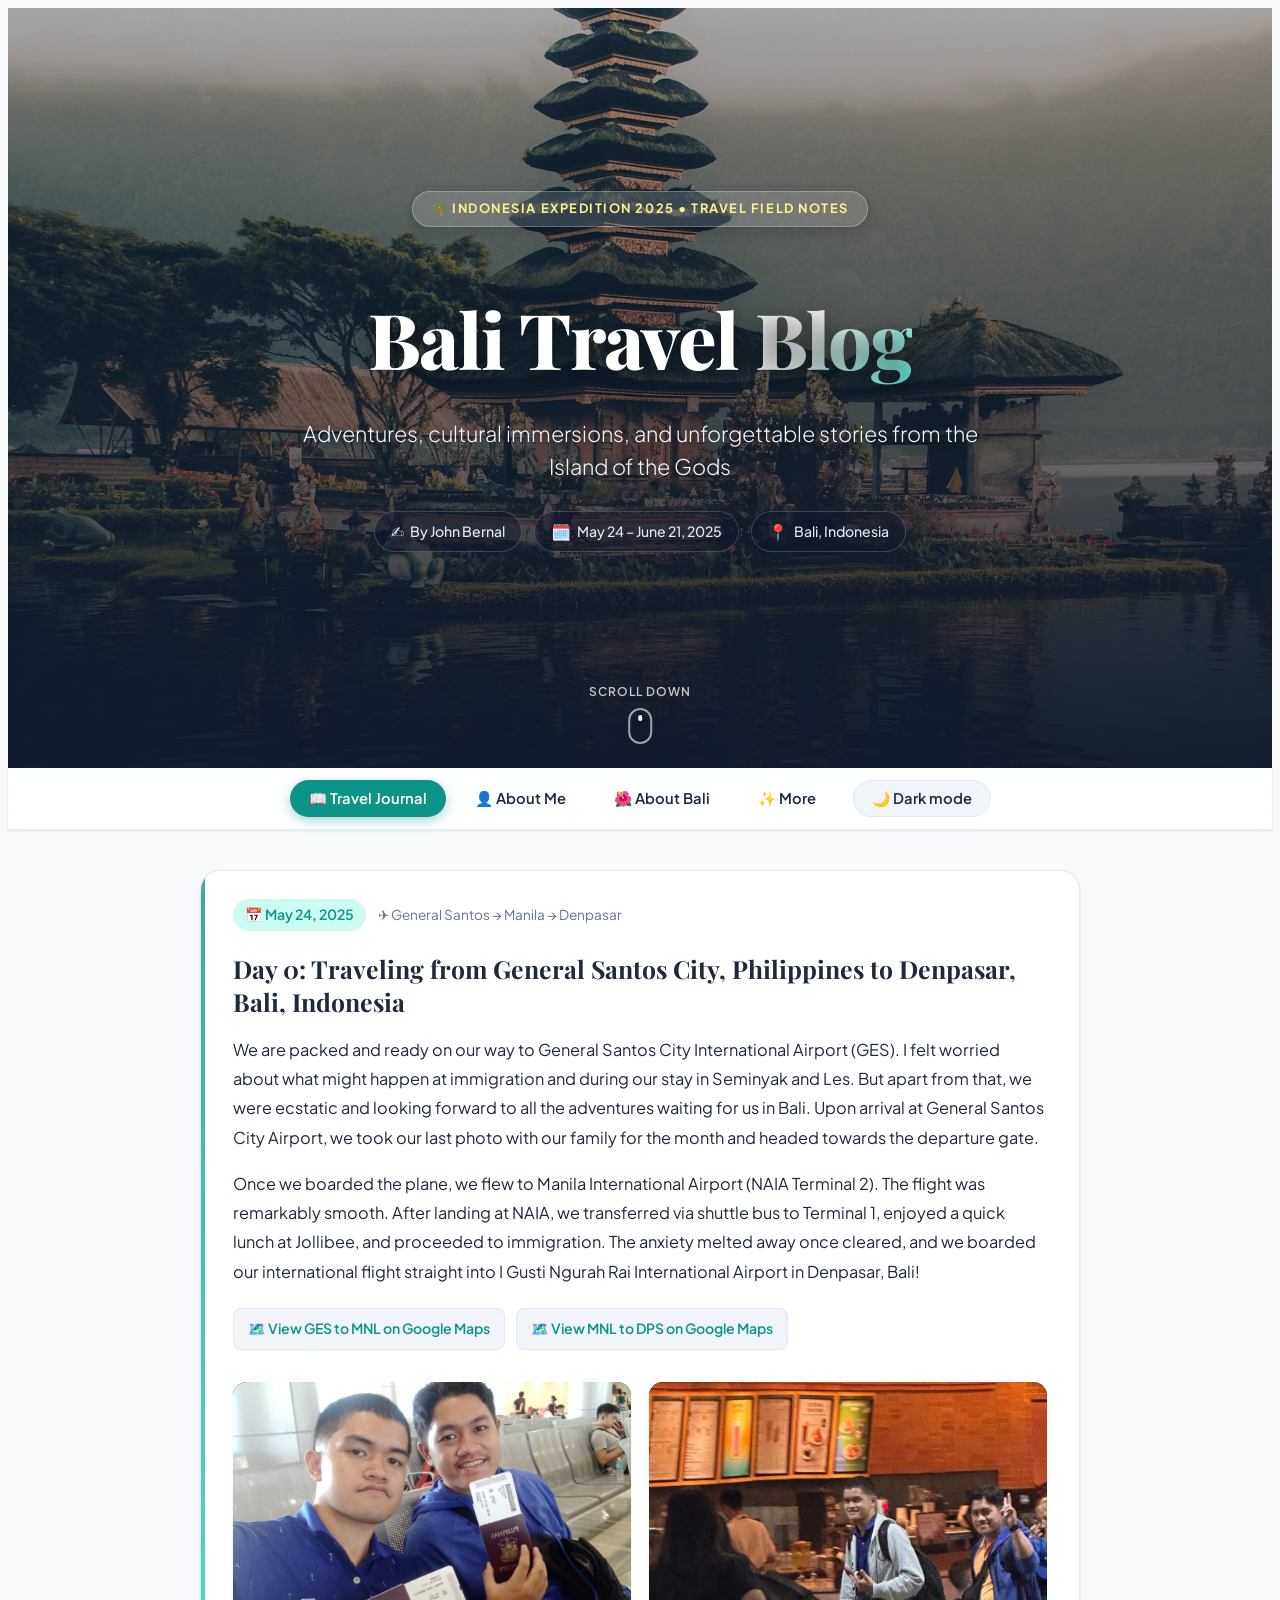
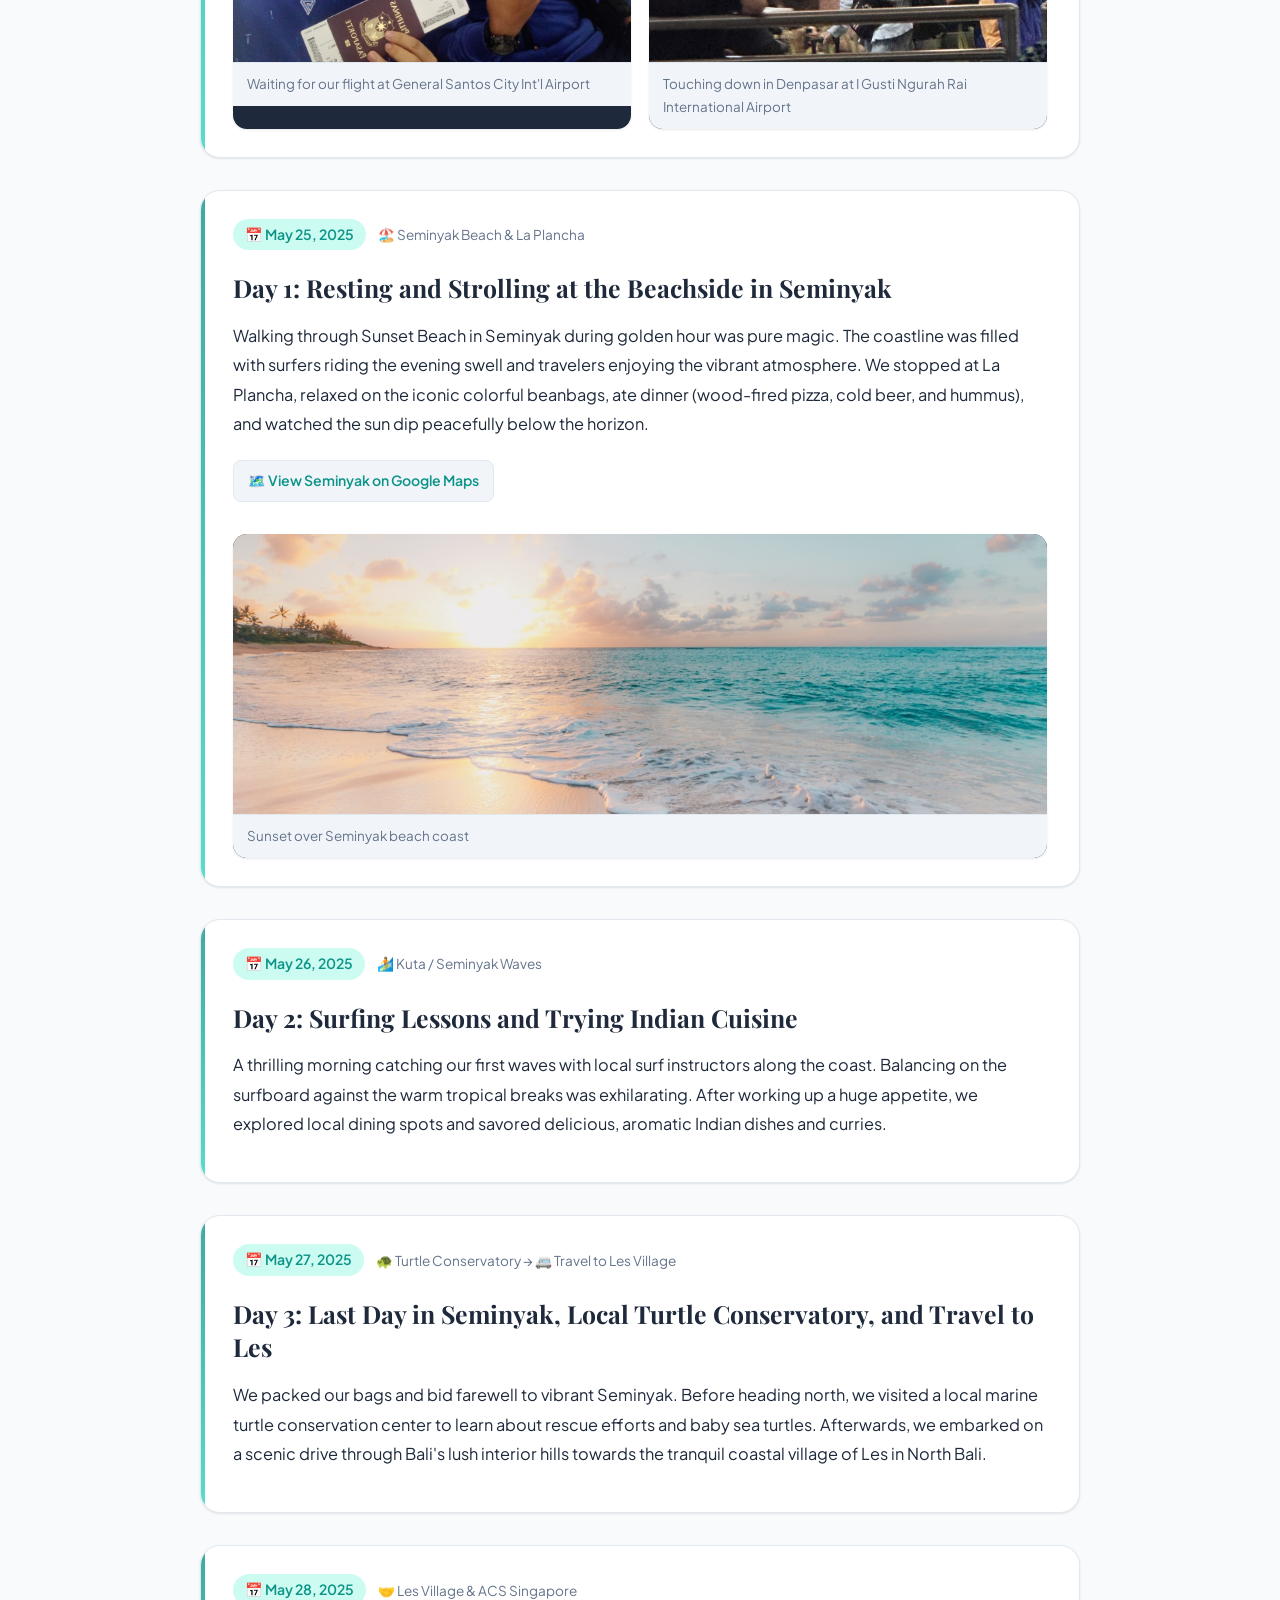
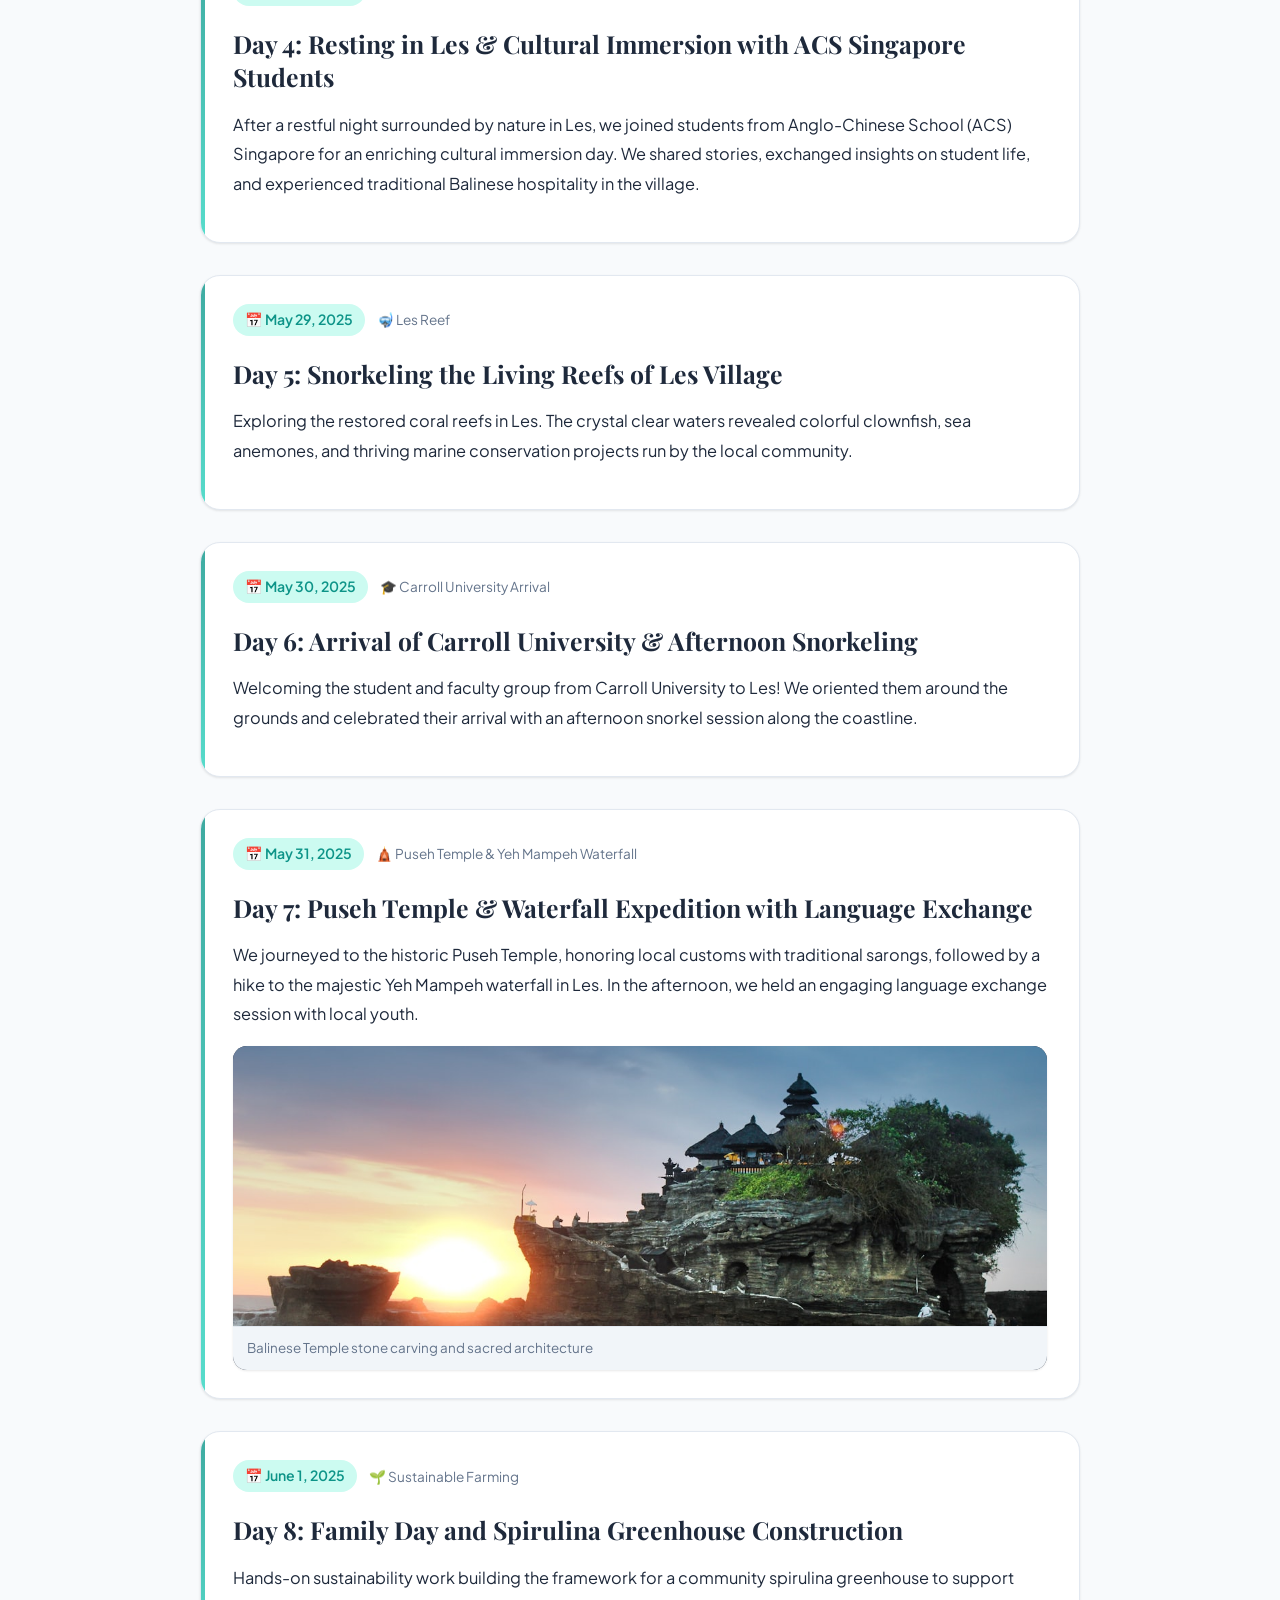
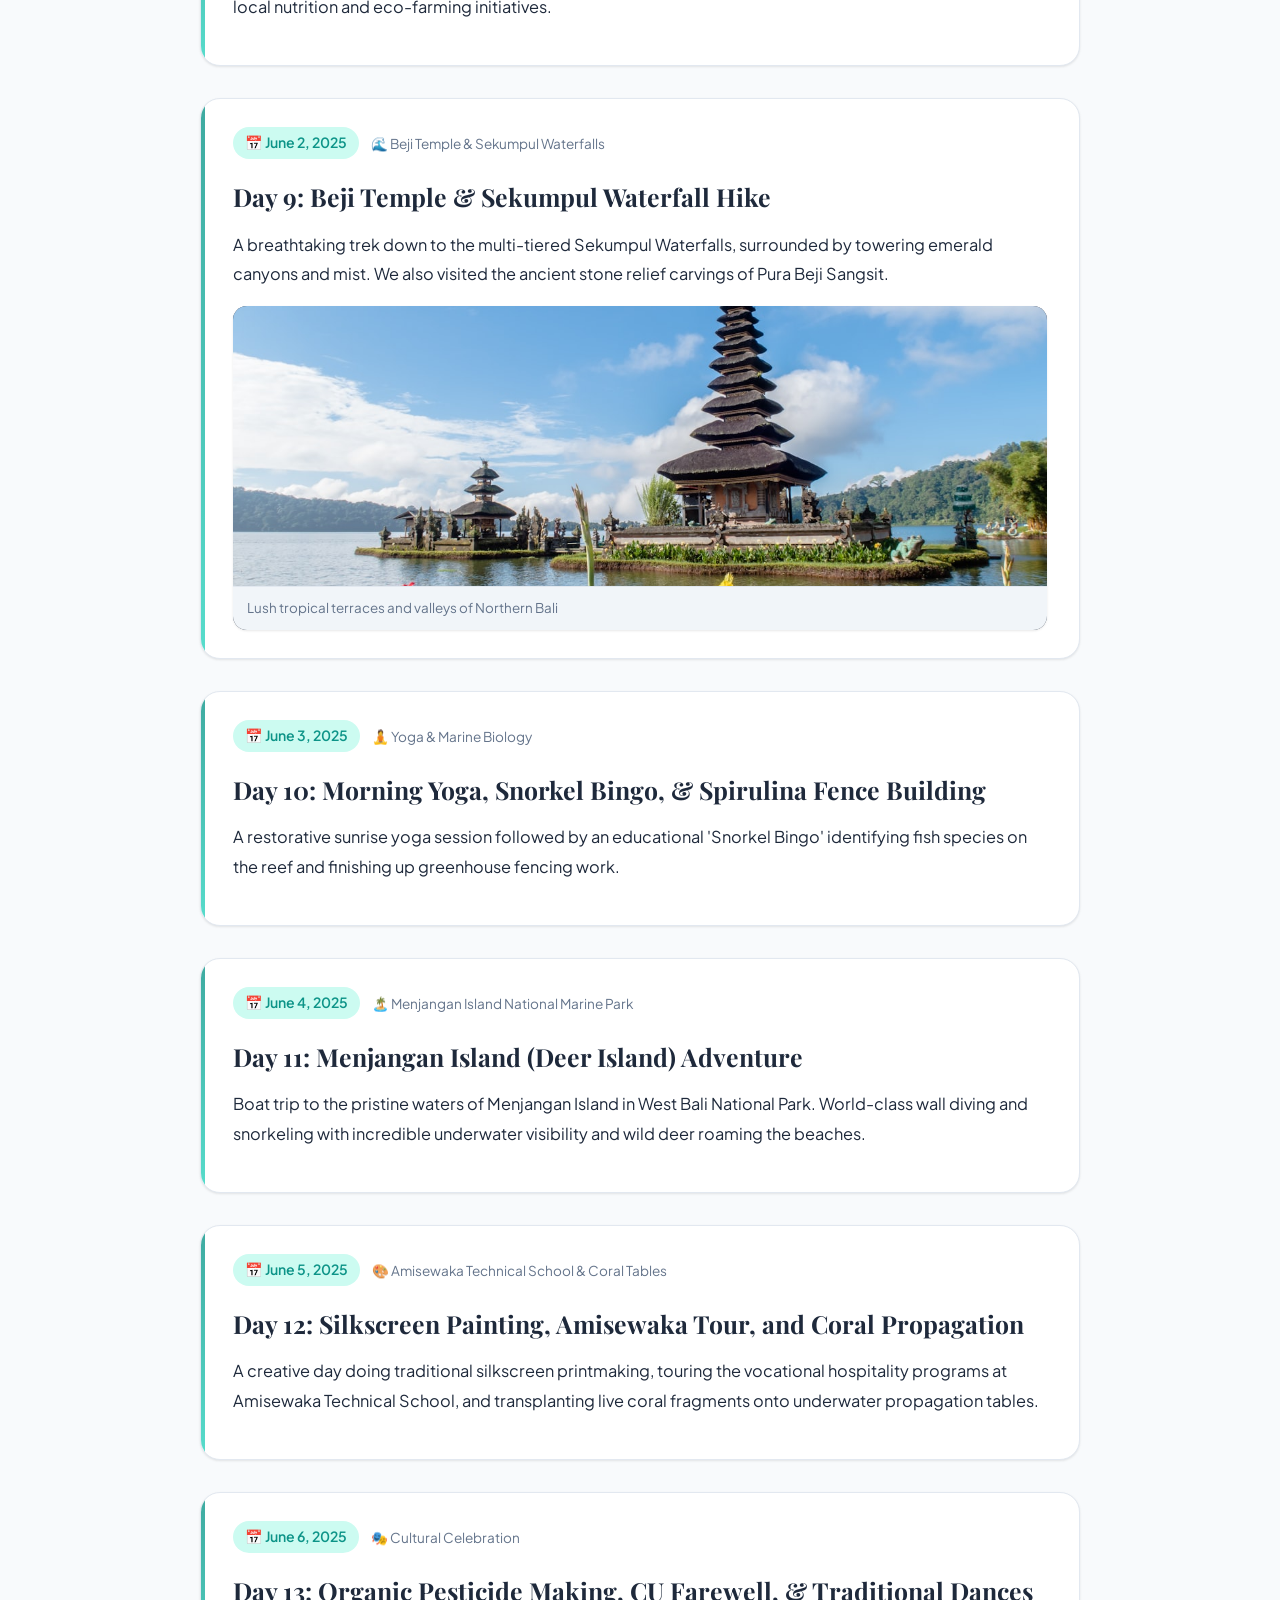
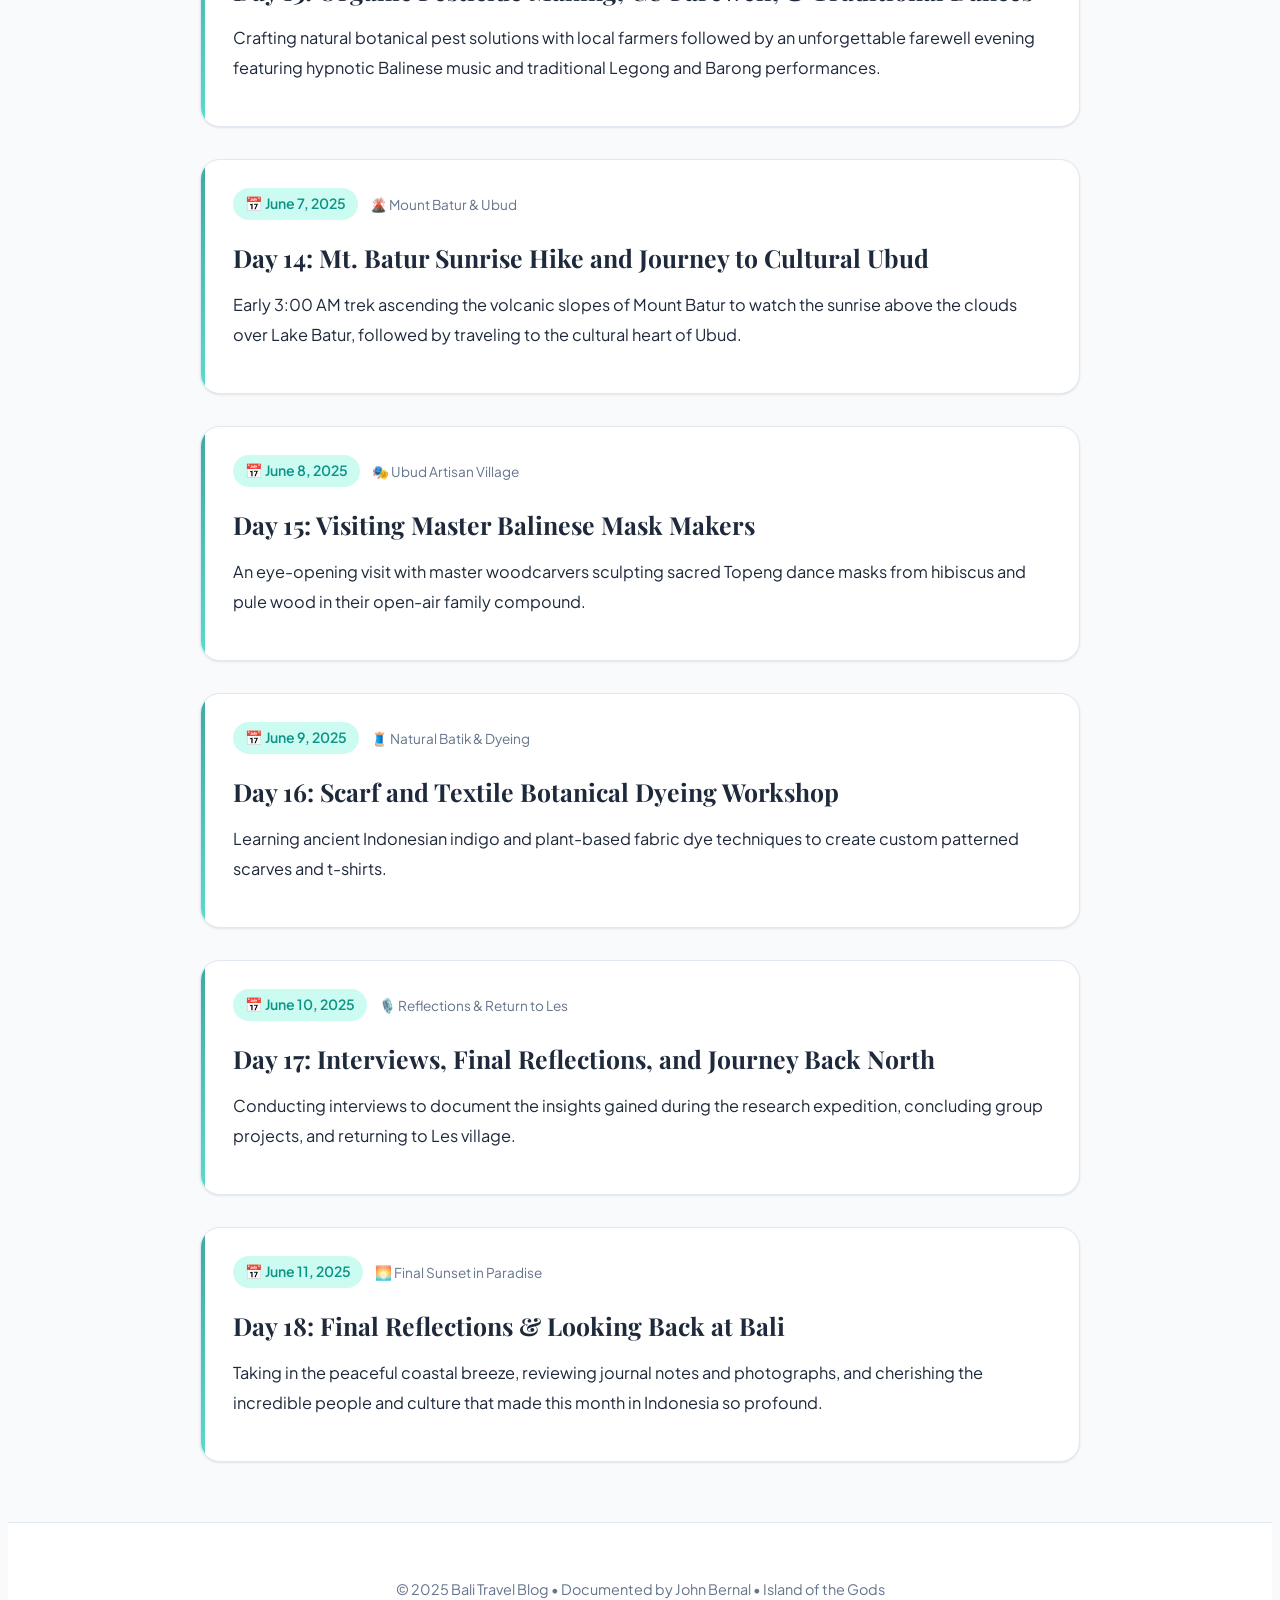
==== commit 2f88e048: "Merge branch 'main' of https://github.com/Juanderburnsz/Bali-Travel-Blog" ====
--- a/bali site temp.html
+++ b/bali site temp.html
@@ -49,7 +49,6 @@
         <main>
             <!-- BLOG SECTION -->
             <section id="blog" class="page-section">
-
                 <!-- Blog post 1 (Day 0) -->
                 <article class="post-card">
                     <div class="post-header">
@@ -487,6 +486,7 @@
                         detailed breakdown articles on IoT applications in environmental conservation.</p>
                 </div>
             </section>
+
         </main>
     </div>
 
--- a/baliblog.css
+++ b/baliblog.css
@@ -48,6 +48,14 @@
   --shadow-md: 0 6px 18px rgba(0, 0, 0, 0.4);
   --shadow-lg: 0 16px 36px rgba(0, 0, 0, 0.5);
   --shadow-glow: 0 0 25px rgba(94, 234, 212, 0.2);
+}
+
+header {
+  background: #e22727;
+  color: #fff;
+  padding: 20px 0;
+  text-align: center;
+}
 }
 
 * {
